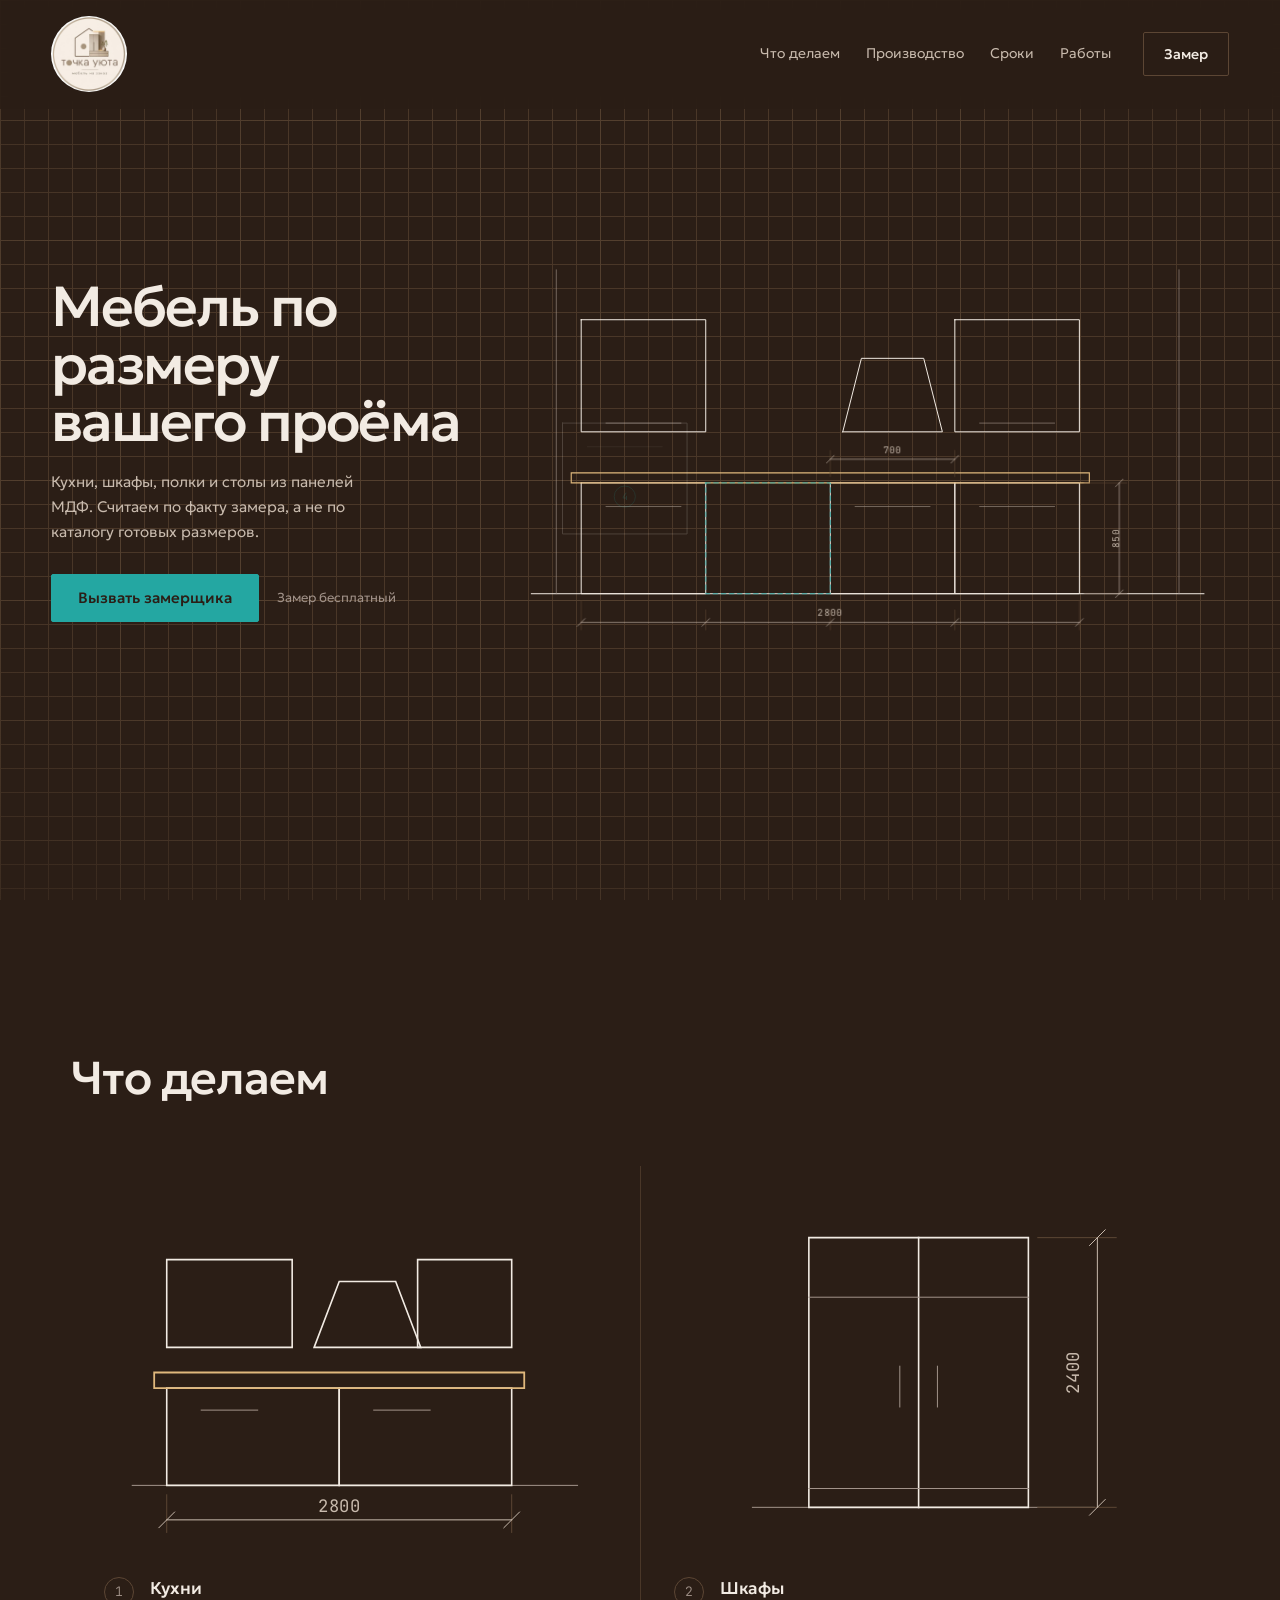
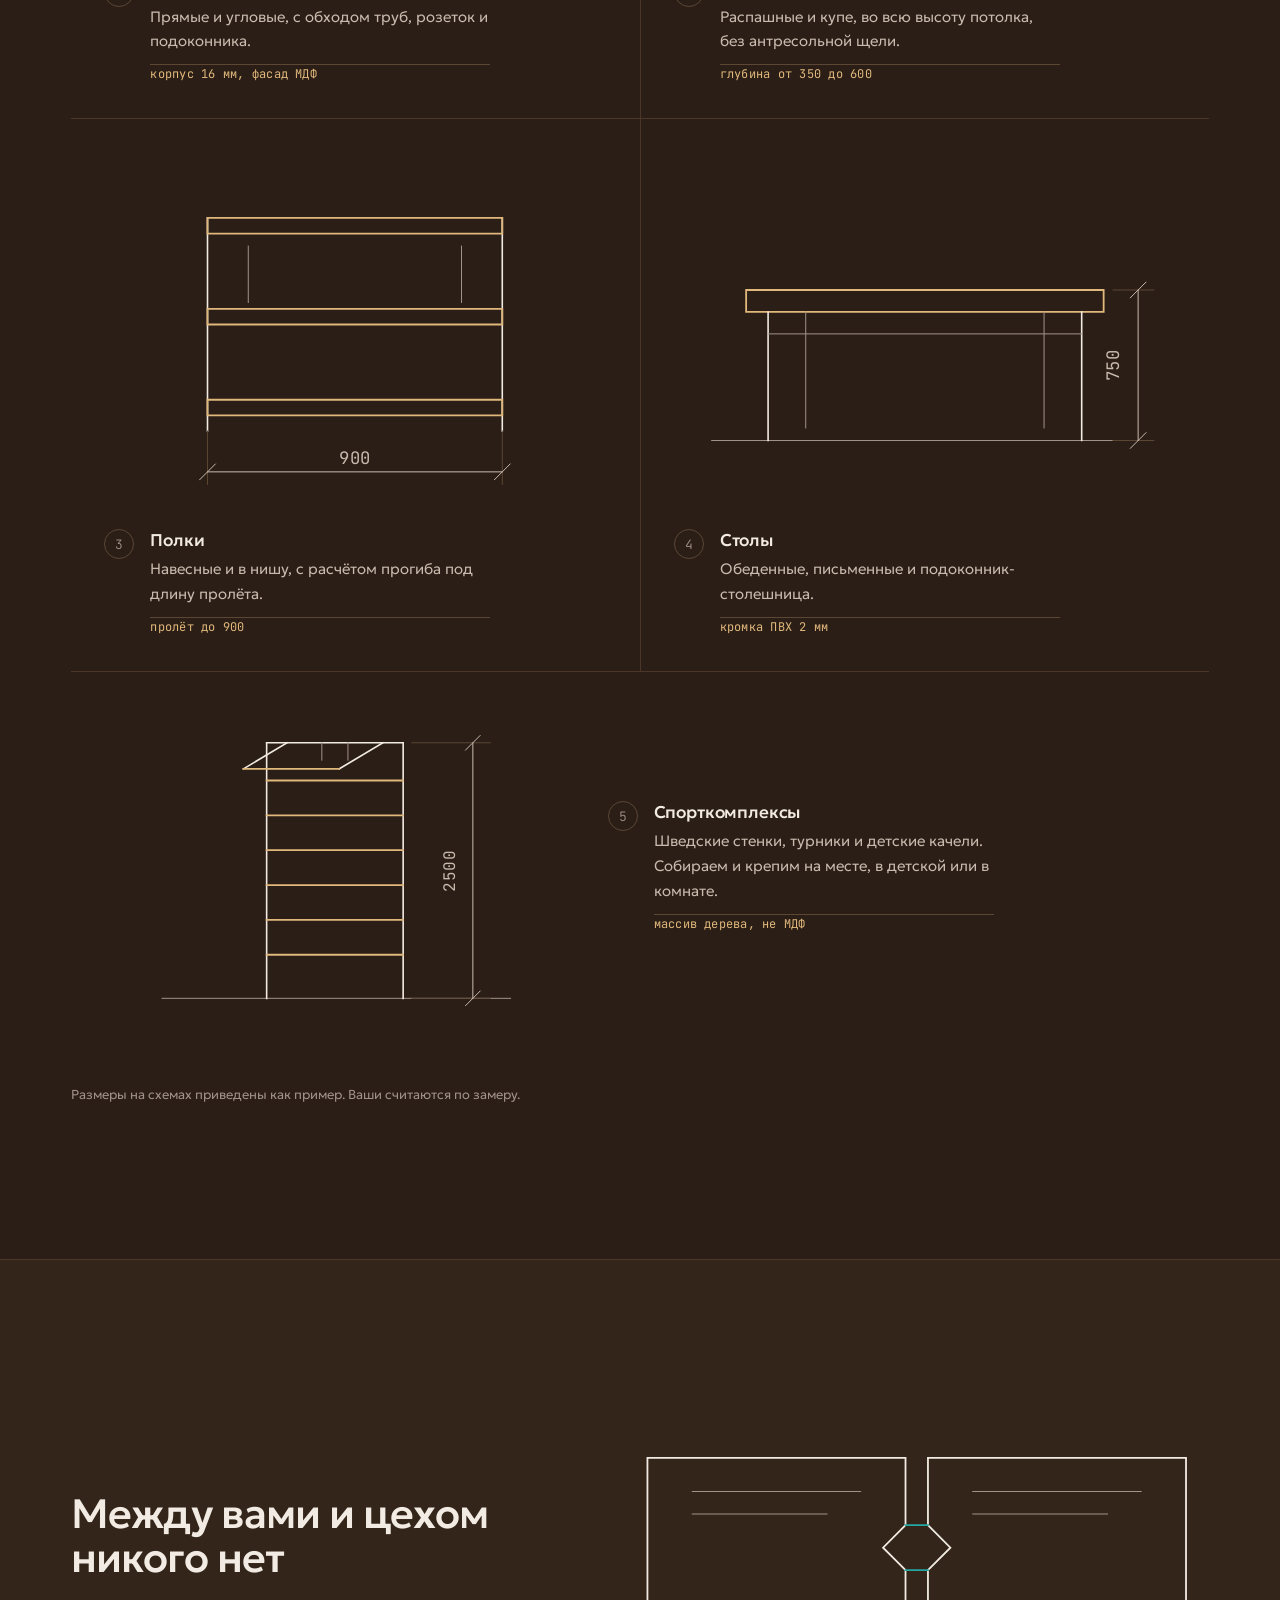
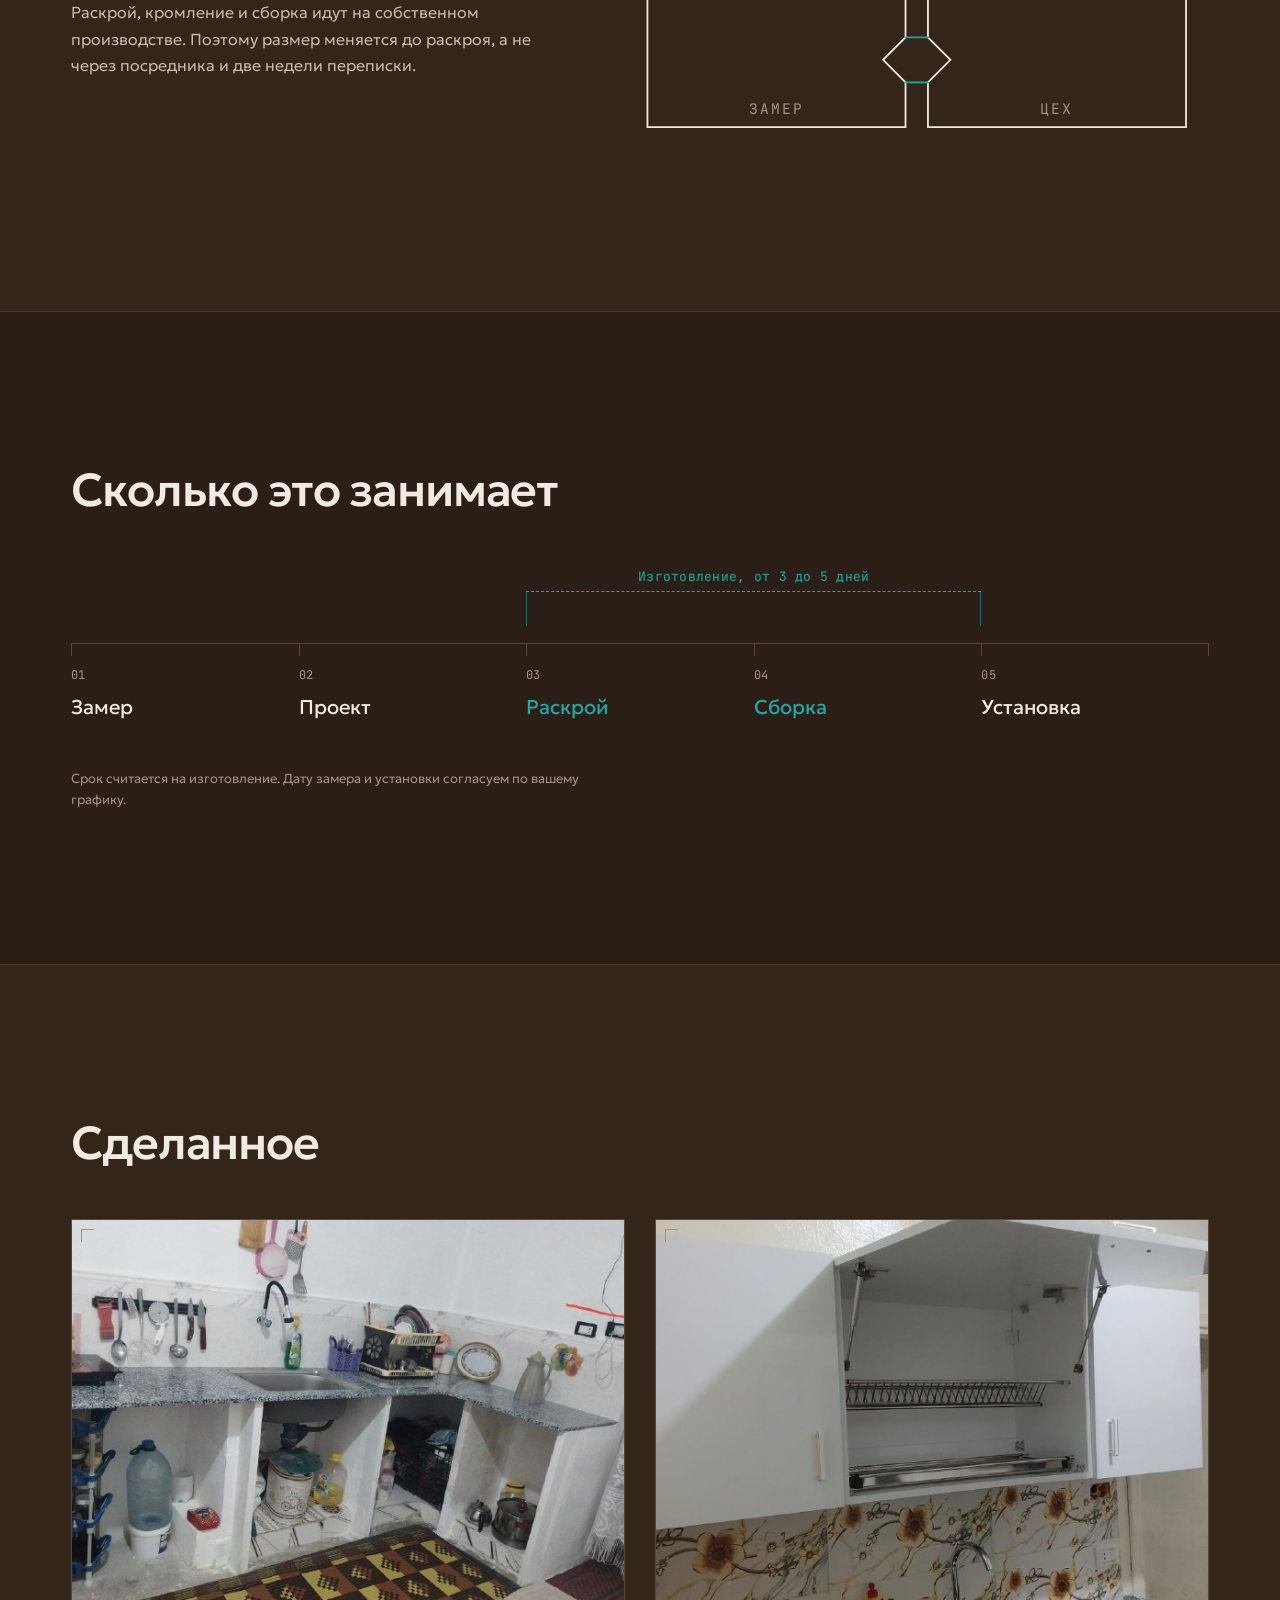
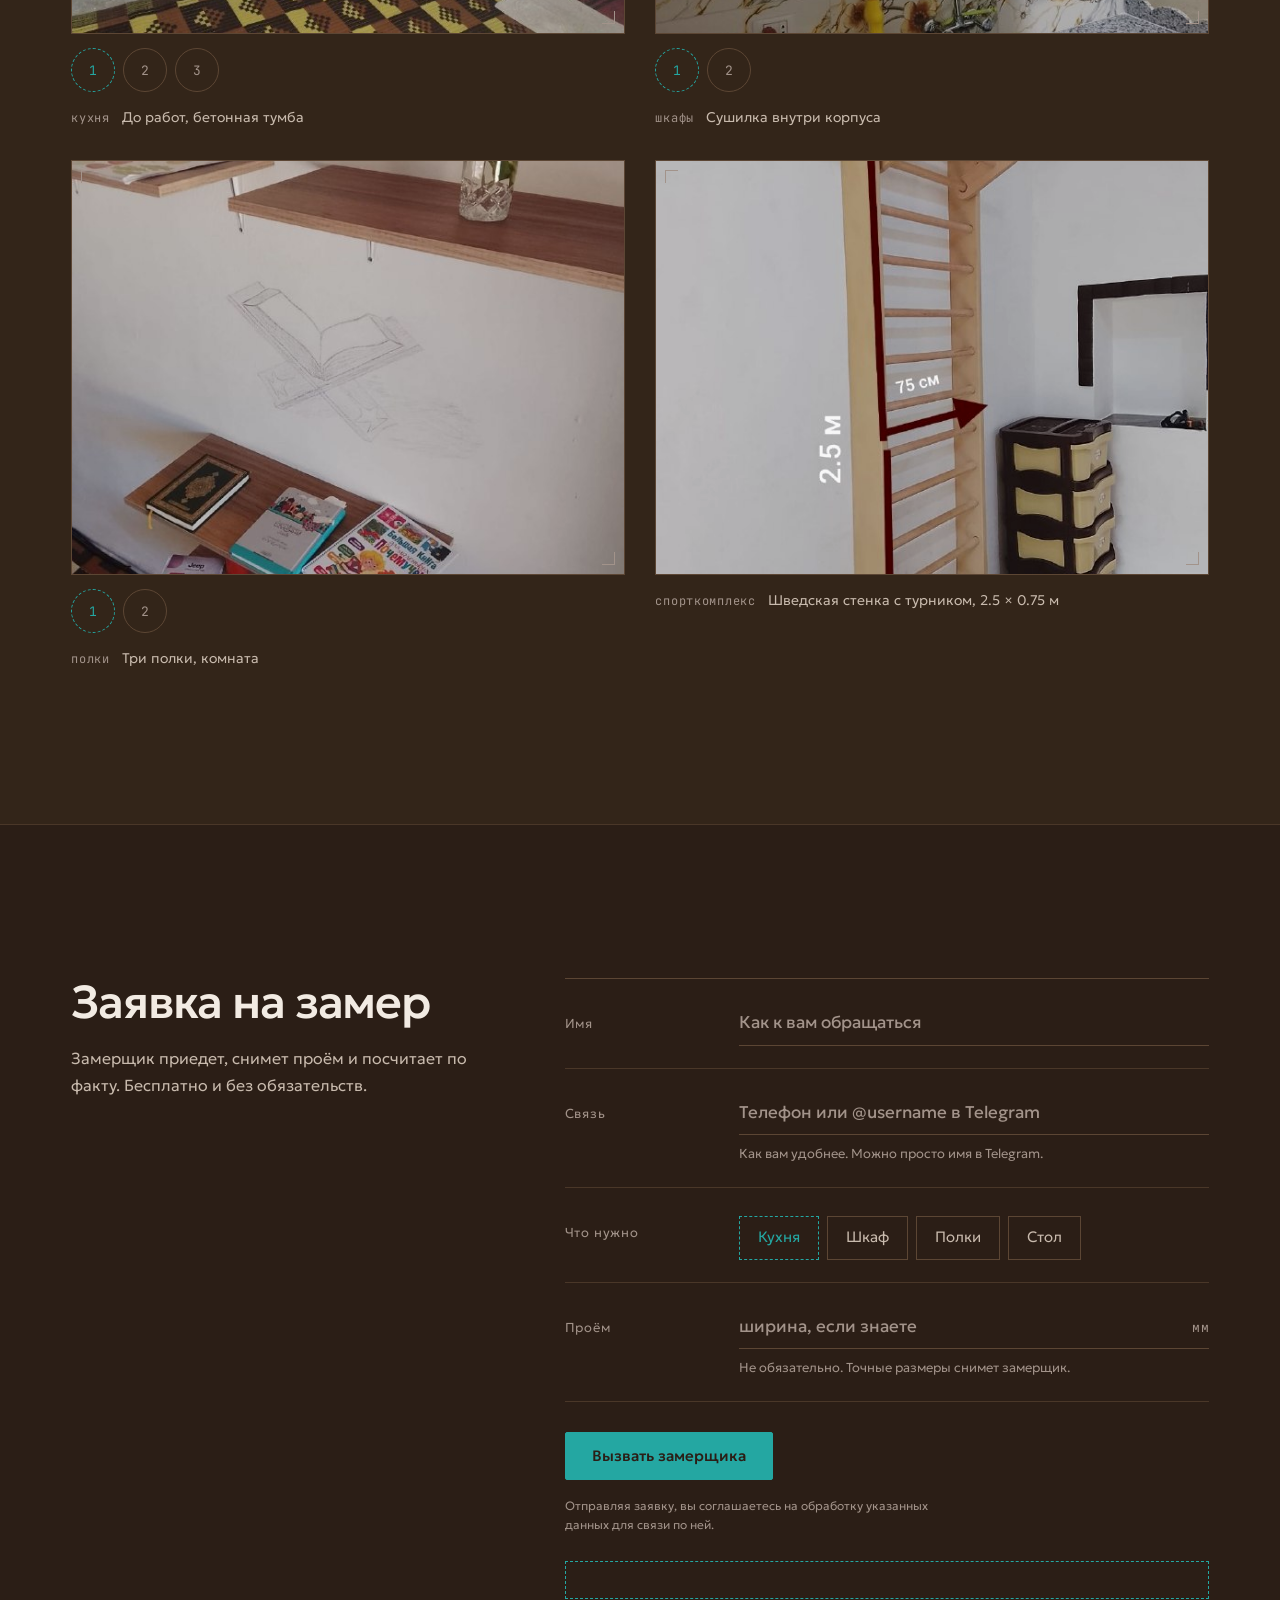
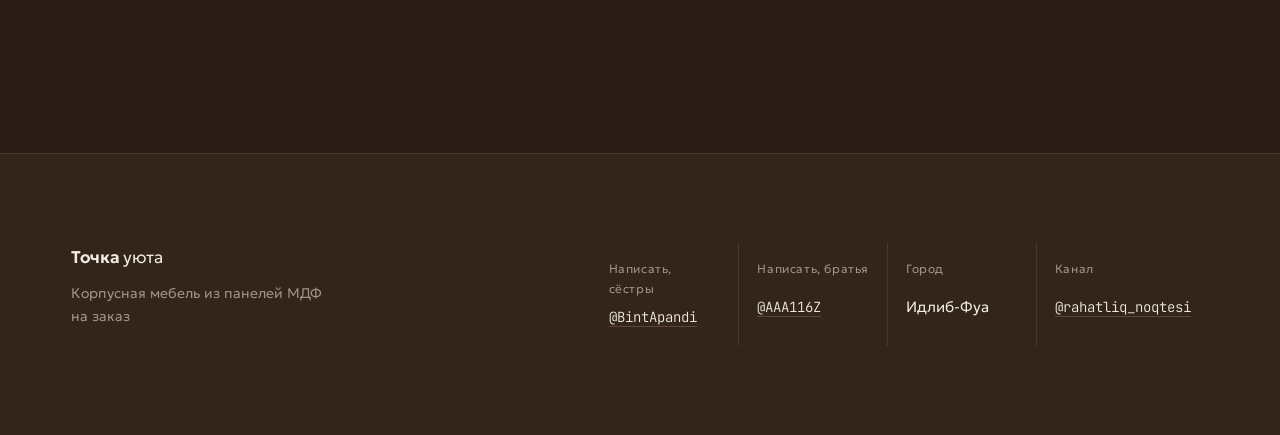
==== public/index.html @ 96f884be "Initial commit: Tochka uyuta landing page" ====
<!doctype html>
<html lang="ru">
<head>
<meta charset="utf-8">
<meta name="viewport" content="width=device-width, initial-scale=1">
<title>Точка уюта. Мебель из МДФ на заказ</title>
<meta name="description" content="Кухни, шкафы, полки и столы из панелей МДФ под ваш проём. Идлиб-Фуа, собственное производство, изготовление от 3 до 5 дней.">
<meta name="theme-color" content="#0E1113">
<link rel="preconnect" href="https://fonts.googleapis.com">
<link rel="preconnect" href="https://fonts.gstatic.com" crossorigin>
<link href="https://fonts.googleapis.com/css2?family=Geologica:wght@300;400;500;600&family=JetBrains+Mono:wght@400;500&display=swap" rel="stylesheet">
<link rel="stylesheet" href="styles.css">
</head>
<body>

<a class="skip" href="#zayavka">Перейти к заявке на замер</a>

<!-- ============ ШАПКА ============ -->
<header class="top">
  <a class="mark" href="#top" aria-label="Точка уюта, на главную">
    <img class="mark__logo" src="assets/logo.jpg" alt="" width="320" height="320" decoding="async">
  </a>
  <nav class="top__nav" aria-label="Разделы">
    <a href="#chto">Что делаем</a>
    <a href="#tsekh">Производство</a>
    <a href="#srok">Сроки</a>
    <a href="#raboty">Работы</a>
  </nav>
  <a class="btn btn--ghost top__cta" href="#zayavka">Замер</a>
</header>

<main id="top">

<!-- ============ 1. ПЕРВЫЙ ЭКРАН ============ -->
<!-- Устройство: липкий холст, чертёж рисуется по мере прокрутки -->
<section class="hero" id="hero">
  <div class="hero__rail">
    <div class="hero__stage">

      <svg class="draft" viewBox="0 0 1200 660" preserveAspectRatio="xMidYMid meet" role="img"
           aria-label="Чертёж кухонного гарнитура с проставленными размерами">

        <!-- пол и стена -->
        <g class="d-room">
          <path class="ln" pathLength="1" d="M60 560 H1140"/>
          <path class="ln-thin" pathLength="1" d="M100 40 V560 M1100 40 V560"/>
        </g>

        <!-- нижние модули -->
        <g class="d-base">
          <path class="ln" pathLength="1" d="M140 382 H340 V560 H140 Z"/>
          <path class="ln" pathLength="1" d="M540 382 H740 V560 H540 Z"/>
          <path class="ln" pathLength="1" d="M740 382 H940 V560 H740 Z"/>
          <path class="ln-thin" pathLength="1" d="M180 420 H300 M580 420 H700 M780 420 H900"/>
        </g>

        <!-- столешница -->
        <!-- столешница: единственный элемент цвета материала -->
        <g class="d-counter">
          <path class="ln-edge" pathLength="1" d="M124 366 H956 V382 H124 Z"/>
        </g>

        <!-- верхние модули и вытяжка -->
        <g class="d-upper">
          <path class="ln" pathLength="1" d="M140 120 H340 V300 H140 Z"/>
          <path class="ln" pathLength="1" d="M740 120 H940 V300 H740 Z"/>
          <path class="ln" pathLength="1" d="M560 300 L590 182 H690 L720 300 Z"/>
          <path class="ln-thin" pathLength="1" d="M180 286 H300 M780 286 H900"/>
        </g>

        <!-- размерные цепи -->
        <g class="d-dims">
          <!-- общий габарит понизу -->
          <path class="ln-ext" d="M140 572 V618 M940 572 V618 M340 586 V618 M540 586 V618 M740 586 V618"/>
          <path class="ln-dim" d="M140 606 H940"/>
          <path class="ln-dim" d="M134 612 L146 600 M334 612 L346 600 M534 612 L546 600 M734 612 L746 600 M934 612 L946 600"/>
          <text class="num" x="540" y="596" text-anchor="middle">2800</text>

          <!-- высота нижнего ряда справа -->
          <path class="ln-ext" d="M948 382 H1016 M948 560 H1016"/>
          <path class="ln-dim" d="M1004 382 V560"/>
          <path class="ln-dim" d="M998 388 L1010 376 M998 566 L1010 554"/>
          <text class="num num--rot" x="1004" y="471" text-anchor="middle" transform="rotate(-90 1004 471)">850</text>

          <!-- ширина одного модуля -->
          <path class="ln-ext" d="M540 330 V372 M740 330 V372"/>
          <path class="ln-dim" d="M540 344 H740"/>
          <path class="ln-dim" d="M534 350 L546 338 M734 350 L746 338"/>
          <text class="num" x="640" y="334" text-anchor="middle">700</text>
        </g>

        <!-- деталь, которая снимается с листа -->
        <g class="d-piece">
          <g class="d-piece__slot">
            <path class="ln-cut" d="M340 382 H540 V560 H340 Z"/>
          </g>
          <g class="d-piece__body">
            <path class="ln" pathLength="1" d="M340 382 H540 V560 H340 Z"/>
            <path class="ln-thin" pathLength="1" d="M380 420 H500"/>
            <circle class="pill" cx="440" cy="500" r="17"/>
            <text class="pill-num" x="440" y="506" text-anchor="middle">4</text>
          </g>
        </g>
      </svg>

      <div class="hero__copy">
        <h1 class="hero__h1">Мебель по размеру<br>вашего&nbsp;проёма</h1>
        <p class="hero__lede">Кухни, шкафы, полки и столы из панелей МДФ. Считаем по факту замера, а не по каталогу готовых размеров.</p>
        <div class="hero__act">
          <a class="btn btn--solid" href="#zayavka">Вызвать замерщика</a>
          <span class="hero__note">Замер бесплатный</span>
        </div>
      </div>

    </div>
  </div>
</section>

<!-- ============ 2. ЧЕТЫРЕ ЧЕРТЁЖНЫЕ ТАБЛИЦЫ ============ -->
<!-- Устройство: лист с четырьмя плитами, на каждой своё изделие в разрезе -->
<section class="plates-sec" id="chto">
  <div class="wrap">
    <h2>Что делаем</h2>

    <div class="plates">

      <article class="plate">
        <svg class="plate__svg" viewBox="0 0 320 224" role="img" aria-label="Схема кухонного гарнитура с габаритом по ширине">
          <path class="ln-thin" d="M18 182 H302"/>
          <path class="ln" d="M40 120 H150 V182 H40 Z"/>
          <path class="ln" d="M150 120 H260 V182 H150 Z"/>
          <path class="ln-edge" d="M32 110 H268 V120 H32 Z"/>
          <path class="ln" d="M40 38 H120 V94 H40 Z"/>
          <path class="ln" d="M200 38 H260 V94 H200 Z"/>
          <path class="ln" d="M134 94 L150 52 H186 L202 94 Z"/>
          <path class="ln-thin" d="M62 134 H98 M172 134 H208"/>
          <path class="ln-ext" d="M40 188 V212 M260 188 V212"/>
          <path class="ln-dim" d="M40 204 H260"/>
          <path class="ln-dim" d="M35 209 L45 199 M255 209 L265 199"/>
          <text class="num num--s" x="150" y="199" text-anchor="middle">2800</text>
        </svg>
        <div class="plate__cap">
          <span class="pillnum">1</span>
          <div>
            <h3>Кухни</h3>
            <p>Прямые и угловые, с обходом труб, розеток и подоконника.</p>
            <span class="mono spec">корпус 16 мм, фасад МДФ</span>
          </div>
        </div>
      </article>

      <article class="plate">
        <svg class="plate__svg" viewBox="0 0 320 224" role="img" aria-label="Схема шкафа с габаритом по высоте">
          <path class="ln-thin" d="M50 196 H268"/>
          <path class="ln" d="M86 24 H226 V196 H86 Z"/>
          <path class="ln" d="M156 24 V196"/>
          <path class="ln-thin" d="M86 62 H226"/>
          <path class="ln-thin" d="M86 184 H226"/>
          <path class="ln-thin" d="M144 106 V132 M168 106 V132"/>
          <path class="ln-ext" d="M232 24 H282 M232 196 H282"/>
          <path class="ln-dim" d="M270 24 V196"/>
          <path class="ln-dim" d="M265 29 L275 19 M265 201 L275 191"/>
          <text class="num num--s" x="258" y="110" text-anchor="middle" transform="rotate(-90 258 110)">2400</text>
        </svg>
        <div class="plate__cap">
          <span class="pillnum">2</span>
          <div>
            <h3>Шкафы</h3>
            <p>Распашные и купе, во всю высоту потолка, без антресольной щели.</p>
            <span class="mono spec">глубина от 350 до 600</span>
          </div>
        </div>
      </article>

      <article class="plate">
        <svg class="plate__svg" viewBox="0 0 320 224" role="img" aria-label="Схема навесных полок с габаритом по пролёту">
          <path class="ln" d="M66 42 V178 M254 42 V178"/>
          <path class="ln-edge" d="M66 42 H254 V52 H66 Z"/>
          <path class="ln-edge" d="M66 100 H254 V110 H66 Z"/>
          <path class="ln-edge" d="M66 158 H254 V168 H66 Z"/>
          <path class="ln-thin" d="M92 60 V96 M228 60 V96"/>
          <path class="ln-ext" d="M66 178 V212 M254 178 V212"/>
          <path class="ln-dim" d="M66 204 H254"/>
          <path class="ln-dim" d="M61 209 L71 199 M249 209 L259 199"/>
          <text class="num num--s" x="160" y="199" text-anchor="middle">900</text>
        </svg>
        <div class="plate__cap">
          <span class="pillnum">3</span>
          <div>
            <h3>Полки</h3>
            <p>Навесные и в нишу, с расчётом прогиба под длину пролёта.</p>
            <span class="mono spec">пролёт до 900</span>
          </div>
        </div>
      </article>

      <article class="plate">
        <svg class="plate__svg" viewBox="0 0 320 224" role="img" aria-label="Схема стола с габаритом по высоте">
          <path class="ln-thin" d="M24 184 H296"/>
          <path class="ln-edge" d="M46 88 H274 V102 H46 Z"/>
          <path class="ln" d="M60 102 V184 M260 102 V184"/>
          <path class="ln-thin" d="M84 102 V176 M236 102 V176"/>
          <path class="ln-thin" d="M60 116 H260"/>
          <path class="ln-ext" d="M280 88 H306 M280 184 H306"/>
          <path class="ln-dim" d="M296 88 V184"/>
          <path class="ln-dim" d="M291 93 L301 83 M291 189 L301 179"/>
          <text class="num num--s" x="284" y="136" text-anchor="middle" transform="rotate(-90 284 136)">750</text>
        </svg>
        <div class="plate__cap">
          <span class="pillnum">4</span>
          <div>
            <h3>Столы</h3>
            <p>Обеденные, письменные и подоконник-столешница.</p>
            <span class="mono spec">кромка ПВХ 2 мм</span>
          </div>
        </div>
      </article>

      <article class="plate plate--wide">
        <svg class="plate__svg" viewBox="0 0 320 224" role="img" aria-label="Схема шведской стенки с турником и габаритом по высоте">
          <path class="ln-thin" d="M40 202 H280"/>
          <path class="ln" d="M112 26 V202 M206 26 V202"/>
          <path class="ln-edge" d="M112 52 H206 M112 76 H206 M112 100 H206 M112 124 H206 M112 148 H206 M112 172 H206"/>
          <path class="ln" d="M112 26 H206"/>
          <path class="ln" d="M126 26 L96 44 M192 26 L162 44"/>
          <path class="ln-edge" d="M96 44 H162"/>
          <path class="ln-thin" d="M150 26 V38 M168 26 V38"/>
          <path class="ln-ext" d="M212 26 H266 M212 202 H266"/>
          <path class="ln-dim" d="M254 26 V202"/>
          <path class="ln-dim" d="M249 31 L259 21 M249 207 L259 197"/>
          <text class="num num--s" x="242" y="114" text-anchor="middle" transform="rotate(-90 242 114)">2500</text>
        </svg>
        <div class="plate__cap">
          <span class="pillnum">5</span>
          <div>
            <h3>Спорткомплексы</h3>
            <p>Шведские стенки, турники и детские качели. Собираем и крепим на месте, в детской или в комнате.</p>
            <span class="mono spec">массив дерева, не МДФ</span>
          </div>
        </div>
      </article>

    </div>
    <p class="plates__fine">Размеры на схемах приведены как пример. Ваши считаются по замеру.</p>
  </div>
</section>

<!-- ============ 3. МЕТКИ СОВМЕЩЕНИЯ ============ -->
<!-- Устройство: две половины, которые сходятся по надсечкам -->
<section class="join" id="tsekh">
  <div class="wrap join__grid">

    <div class="join__side">
      <h2>Между вами и цехом<br>никого нет</h2>
      <p class="lede">Раскрой, кромление и сборка идут на собственном производстве. Поэтому размер меняется до раскроя, а не через посредника и две недели переписки.</p>
    </div>

    <div class="join__figure" aria-hidden="true">
      <svg viewBox="0 0 520 300" class="notch">
        <path class="ln" d="M20 40 H250 V100 L230 120 L250 140 V200 L230 220 L250 240 V280 H20 Z"/>
        <path class="ln" d="M500 40 H270 V100 L290 120 L270 140 V200 L290 220 L270 240 V280 H500 Z"/>
        <path class="ln-mark" d="M250 100 H270 M250 140 H270 M250 200 H270 M250 240 H270"/>
        <path class="ln-thin" d="M60 70 H210 M60 90 H180 M310 70 H460 M310 90 H430"/>
        <text class="num" x="135" y="268" text-anchor="middle">ЗАМЕР</text>
        <text class="num" x="385" y="268" text-anchor="middle">ЦЕХ</text>
      </svg>
    </div>

  </div>
</section>

<!-- ============ 4. СРОК КАК РАЗМЕРНАЯ ЦЕПЬ ============ -->
<!-- Устройство: одна горизонтальная линия с засечками -->
<section class="chain" id="srok">
  <div class="wrap">
    <h2 class="chain__h2">Сколько это занимает</h2>

    <div class="chain__track">
      <ol class="chain__steps">
        <li><span class="mono st">01</span><span class="nm">Замер</span></li>
        <li><span class="mono st">02</span><span class="nm">Проект</span></li>
        <li class="is-span"><span class="mono st">03</span><span class="nm">Раскрой</span></li>
        <li class="is-span"><span class="mono st">04</span><span class="nm">Сборка</span></li>
        <li><span class="mono st">05</span><span class="nm">Установка</span></li>
      </ol>
      <div class="chain__span">
        <span class="chain__span-label mono">Изготовление, от 3 до 5 дней</span>
      </div>
    </div>

    <p class="chain__fine">Срок считается на изготовление. Дату замера и установки согласуем по вашему графику.</p>
  </div>
</section>

<!-- ============ 5. РАБОТЫ ============ -->
<!-- Устройство: асимметричная сетка кадров с выносками -->
<section class="works" id="raboty">
  <div class="wrap">
    <h2>Сделанное</h2>

    <div class="works__grid">

      <figure class="frame" data-gallery>
        <div class="frame__box">
          <span class="frame__corner frame__corner--tl"></span>
          <span class="frame__corner frame__corner--br"></span>
          <img data-shot src="assets/works/kuhnya-1.jpg" alt="Кухня до работ: бетонная тумба без фасадов" loading="lazy" decoding="async" width="800" height="450">
        </div>
        <div class="views" role="group" aria-label="Виды проекта: кухня">
          <button type="button" class="view is-on" aria-pressed="true"
            data-src="assets/works/kuhnya-1.jpg"
            data-alt="Кухня до работ: бетонная тумба без фасадов"
            data-cap="До работ, бетонная тумба">1</button>
          <button type="button" class="view" aria-pressed="false"
            data-src="assets/works/kuhnya-2.jpg"
            data-alt="Собранные корпуса кухни перед установкой"
            data-cap="Корпуса собраны, идёт установка">2</button>
          <button type="button" class="view" aria-pressed="false"
            data-src="assets/works/kuhnya-3.jpg"
            data-alt="Готовая угловая кухня с гранитной столешницей"
            data-cap="Готово, угловой гарнитур">3</button>
        </div>
        <figcaption><span class="mono dim">кухня</span> <span data-cap>До работ, бетонная тумба</span></figcaption>
      </figure>

      <figure class="frame" data-gallery>
        <div class="frame__box">
          <span class="frame__corner frame__corner--tl"></span>
          <span class="frame__corner frame__corner--br"></span>
          <img data-shot src="assets/works/shkafy-1.jpg" alt="Навесные шкафчики с сушилкой для посуды, дверца открыта" loading="lazy" decoding="async" width="600" height="800">
        </div>
        <div class="views" role="group" aria-label="Виды проекта: навесные шкафы">
          <button type="button" class="view is-on" aria-pressed="true"
            data-src="assets/works/shkafy-1.jpg"
            data-alt="Навесные шкафчики с сушилкой для посуды, дверца открыта"
            data-cap="Сушилка внутри корпуса">1</button>
          <button type="button" class="view" aria-pressed="false"
            data-src="assets/works/shkafy-2.jpg"
            data-alt="Навесные шкафчики с закрытыми фасадами над рабочей зоной"
            data-cap="Фасады закрыты">2</button>
        </div>
        <figcaption><span class="mono dim">шкафы</span> <span data-cap>Сушилка внутри корпуса</span></figcaption>
      </figure>

      <figure class="frame" data-gallery>
        <div class="frame__box">
          <span class="frame__corner frame__corner--tl"></span>
          <span class="frame__corner frame__corner--br"></span>
          <img data-shot src="assets/works/polki-1.jpg" alt="Три навесные полки из МДФ с книгами" loading="lazy" decoding="async" width="600" height="800">
        </div>
        <div class="views" role="group" aria-label="Виды проекта: полки">
          <button type="button" class="view is-on" aria-pressed="true"
            data-src="assets/works/polki-1.jpg"
            data-alt="Три навесные полки из МДФ с книгами"
            data-cap="Три полки, комната">1</button>
          <button type="button" class="view" aria-pressed="false"
            data-src="assets/works/polki-2.jpg"
            data-alt="Навесная полка из МДФ с вазой"
            data-cap="Одиночная полка, 695 × 295">2</button>
        </div>
        <figcaption><span class="mono dim">полки</span> <span data-cap>Три полки, комната</span></figcaption>
      </figure>

      <figure class="frame">
        <div class="frame__box">
          <span class="frame__corner frame__corner--tl"></span>
          <span class="frame__corner frame__corner--br"></span>
          <img src="assets/works/stenka-1.jpg" alt="Шведская стенка из дерева с турником, высота 2.5 метра" loading="lazy" decoding="async" width="600" height="800">
        </div>
        <figcaption><span class="mono dim">спорткомплекс</span> Шведская стенка с турником, 2.5 × 0.75 м</figcaption>
      </figure>

    </div>
  </div>
</section>

<!-- ============ 6. ЗАЯВКА ============ -->
<!-- Устройство: форма как графы спецификации -->
<section class="order" id="zayavka">
  <div class="wrap order__wrap">
    <div class="order__intro">
      <h2>Заявка на замер</h2>
      <p class="lede">Замерщик приедет, снимет проём и посчитает по факту. Бесплатно и без обязательств.</p>
    </div>

    <form class="spec" id="form" novalidate>
      <div class="spec__row">
        <label class="spec__key" for="f-name">Имя</label>
        <div class="spec__val">
          <input id="f-name" name="name" type="text" autocomplete="given-name" placeholder="Как к вам обращаться" required>
          <p class="spec__err" data-err-for="f-name" hidden>Напишите имя, чтобы замерщик знал, к кому едет</p>
        </div>
      </div>

      <div class="spec__row">
        <label class="spec__key" for="f-contact">Связь</label>
        <div class="spec__val">
          <input id="f-contact" name="contact" type="text" placeholder="Телефон или @username в Telegram" required>
          <p class="spec__hint">Как вам удобнее. Можно просто имя в Telegram.</p>
          <p class="spec__err" data-err-for="f-contact" hidden>Оставьте телефон или имя в Telegram, иначе мы не сможем ответить</p>
        </div>
      </div>

      <div class="spec__row">
        <span class="spec__key" id="lbl-kind">Что нужно</span>
        <div class="spec__val">
          <div class="choice" role="radiogroup" aria-labelledby="lbl-kind">
            <label class="choice__item"><input type="radio" name="kind" value="Кухня" checked><span>Кухня</span></label>
            <label class="choice__item"><input type="radio" name="kind" value="Шкаф"><span>Шкаф</span></label>
            <label class="choice__item"><input type="radio" name="kind" value="Полки"><span>Полки</span></label>
            <label class="choice__item"><input type="radio" name="kind" value="Стол"><span>Стол</span></label>
          </div>
        </div>
      </div>

      <div class="spec__row">
        <label class="spec__key" for="f-size">Проём</label>
        <div class="spec__val">
          <div class="measure">
            <input id="f-size" name="size" type="text" inputmode="numeric" placeholder="ширина, если знаете">
            <span class="measure__unit mono">мм</span>
          </div>
          <p class="spec__hint">Не обязательно. Точные размеры снимет замерщик.</p>
        </div>
      </div>

      <div class="spec__foot">
        <button class="btn btn--solid" type="submit" id="submit">Вызвать замерщика</button>
        <p class="spec__legal">Отправляя заявку, вы соглашаетесь на обработку указанных данных для связи по ней.</p>
      </div>

      <output class="notice" id="notice" hidden></output>
    </form>
  </div>
</section>

</main>

<!-- ============ 7. ПОДВАЛ ============ -->
<footer class="foot">
  <div class="wrap foot__grid">
    <div class="foot__mark">
      <span class="mark__text"><b>Точка</b> уюта</span>
      <p class="dim">Корпусная мебель из панелей МДФ на заказ</p>
    </div>
    <dl class="foot__data">
      <div>
        <dt>Написать, сёстры</dt>
        <dd><a class="ph" href="https://t.me/BintApandi" target="_blank" rel="noopener">@BintApandi</a></dd>
      </div>
      <div>
        <dt>Написать, братья</dt>
        <dd><a class="ph" href="https://t.me/AAA116Z" target="_blank" rel="noopener">@AAA116Z</a></dd>
      </div>
      <div><dt>Город</dt><dd>Идлиб-Фуа</dd></div>
      <div>
        <dt>Канал</dt>
        <dd><a class="ph" href="https://t.me/rahatliq_noqtesi" target="_blank" rel="noopener">@rahatliq_noqtesi</a></dd>
      </div>
    </dl>
  </div>
</footer>

<script src="app.js"></script>
</body>
</html>
---- public/styles.css ----
/* =========================================================
   Точка уюта. Мир: выкройка на тёмном дереве.
   Пунктир означает выбранное состояние. Бирюза = действие, дуб = материал.
   ========================================================= */

:root{
  /* земля тёмного дерева, тёплые нейтралы поверх */
  --ink:        #2B1E16;
  --ink-2:      #332519;
  --ink-3:      #3C2C1F;
  --chalk:      #F2EBE3;
  --chalk-2:    #C8BAAD;
  --chalk-3:    #A2938A;
  --rule:       #4A3728;
  --rule-2:     #5C4634;
  /* два цвета с разными ролями.
     бирюза  = действие и выбранное состояние
     дерево  = материал: лист, кромка, торец */
  --turq:       #24A7A2;
  --turq-hi:    #3FC5BF;
  --turq-deep:  #0A6E62;
  /* на коричневой земле материал читается только светлым дубом,
     тёмный коричневый акцент на ней даёт всего 4.07 и не проходит */
  --wood:       #E0B87C;
  --wood-hi:    #EED2A0;
  --wood-deep:  #8A6A45;

  --ff:   "Geologica", system-ui, -apple-system, "Segoe UI", sans-serif;
  --mono: "JetBrains Mono", ui-monospace, "Cascadia Mono", Consolas, monospace;

  --wrap: 1240px;
  --gut:  clamp(20px, 4vw, 56px);
  --sec:  clamp(88px, 12vw, 176px);

  --ease: cubic-bezier(.16,1,.3,1);
  --dur:  .34s;
}

*{box-sizing:border-box}
html{scroll-behavior:smooth}

body{
  margin:0;
  background:var(--ink);
  color:var(--chalk-2);
  font:300 16px/1.65 var(--ff);
  -webkit-font-smoothing:antialiased;
  /* clip, а не hidden: hidden делает body контейнером прокрутки и ломает sticky */
  overflow-x:clip;
}

/* --- поверхности браузера, которые тоже наши --- */
::selection{background:var(--turq);color:var(--ink)}
:where(input,textarea){caret-color:var(--turq)}
:focus-visible{outline:2px solid var(--turq);outline-offset:3px;border-radius:2px}
html{scrollbar-color:var(--rule-2) var(--ink);scrollbar-width:thin}
::-webkit-scrollbar{width:11px;height:11px}
::-webkit-scrollbar-track{background:var(--ink)}
::-webkit-scrollbar-thumb{background:var(--rule-2);border:3px solid var(--ink);border-radius:99px}
::-webkit-scrollbar-thumb:hover{background:#70573F}

.skip{
  position:fixed;left:-999px;top:12px;z-index:99;
  background:var(--turq);color:var(--ink);padding:10px 18px;
  font-weight:500;text-decoration:none;border-radius:2px;
}
.skip:focus,.skip:focus-visible{left:12px}

.wrap{max-width:var(--wrap);margin-inline:auto;padding-inline:var(--gut)}
.mono{font-family:var(--mono);font-weight:400;letter-spacing:.02em;font-variant-numeric:tabular-nums}
.dim{color:var(--chalk-3)}
.lede{max-width:52ch;color:var(--chalk-2);font-size:clamp(1rem,1.2vw,1.125rem)}

h1,h2,h3{color:var(--chalk);font-weight:500;margin:0;text-wrap:balance}
h2{font-size:clamp(1.9rem,3.6vw,3rem);line-height:1.06;letter-spacing:-.025em}
h3{font-size:1.0625rem;line-height:1.3;letter-spacing:-.01em;font-weight:500}
p{margin:0}

/* ============ КНОПКИ ============ */
.btn{
  display:inline-flex;align-items:center;justify-content:center;
  min-height:48px;padding:0 26px;
  font:500 .9375rem/1 var(--ff);
  text-decoration:none;border-radius:2px;cursor:pointer;
  border:1px solid transparent;
  transition:background var(--dur) var(--ease),color var(--dur) var(--ease),border-color var(--dur) var(--ease);
}
.btn--solid{background:var(--turq);color:var(--ink);border-color:var(--turq)}
.btn--solid:hover{background:var(--turq-hi);border-color:var(--turq-hi)}
.btn--ghost{color:var(--chalk);border-color:var(--rule-2);background:transparent}
.btn--ghost:hover{border-color:var(--turq);color:var(--turq)}
.btn[disabled]{opacity:.45;cursor:not-allowed}
.btn.is-busy{color:transparent;position:relative}
.btn.is-busy::after{
  content:"";position:absolute;width:16px;height:16px;border-radius:99px;
  border:2px solid rgba(43,30,22,.3);border-top-color:var(--ink);
  animation:spin .7s linear infinite;
}
@keyframes spin{to{transform:rotate(360deg)}}

/* ============ ШАПКА ============ */
.top{
  position:fixed;inset:0 0 auto 0;z-index:40;
  display:flex;align-items:center;gap:32px;
  padding:16px var(--gut);
  background:color-mix(in srgb, var(--ink) 86%, transparent);
  backdrop-filter:blur(8px);
  border-bottom:1px solid transparent;
  transition:border-color var(--dur) var(--ease);
}
.top.is-stuck{border-bottom-color:var(--rule)}
.mark{display:flex;align-items:center;gap:10px;text-decoration:none}
/* Логотип канала: светлый кругляш на тёмной земле.
   Исходник 320 × 320, поэтому вплоть до 160 px в шапке
   остаётся резким даже на экране с двойной плотностью. */
.mark__logo{
  width:auto;height:76px;border-radius:99px;display:block;
  background:var(--chalk);
}
@media(max-width:620px){.mark__logo{height:60px}}
.mark__text{color:var(--chalk);font-size:.9375rem;font-weight:300;letter-spacing:-.01em;white-space:nowrap}
.mark__text b{font-weight:600}
.node-dot{fill:var(--turq)}
.node-ring{opacity:.5}
.top__nav{display:flex;gap:26px;margin-left:auto}
.top__nav a{color:var(--chalk-2);text-decoration:none;font-size:.875rem;transition:color var(--dur) var(--ease)}
.top__nav a:hover{color:var(--chalk)}
.top__cta{min-height:44px;padding:0 20px;font-size:.875rem}

/* ============ 1. ПЕРВЫЙ ЭКРАН ============ */
.hero{position:relative}
.hero__rail{height:auto}
.hero__stage{
  position:relative;min-height:100svh;overflow:hidden;
  display:grid;place-items:center;
  background:
    repeating-linear-gradient(to right, var(--rule) 0 1px, transparent 1px 100%) 0 0/24px 100%,
    repeating-linear-gradient(to bottom, var(--rule) 0 1px, transparent 1px 100%) 0 0/100% 24px,
    var(--ink);
  background-blend-mode:normal;
}
.hero__stage::before{
  content:"";position:absolute;inset:0;pointer-events:none;
  background:
    repeating-linear-gradient(to right, var(--rule-2) 0 1px, transparent 1px 100%) 0 0/120px 100%,
    repeating-linear-gradient(to bottom, var(--rule-2) 0 1px, transparent 1px 100%) 0 0/100% 120px;
  opacity:.55;
}
.hero__stage::after{
  content:"";position:absolute;inset:0;pointer-events:none;
  background:radial-gradient(120% 90% at 50% 45%, transparent 40%, var(--ink) 100%);
}

.draft{
  position:relative;z-index:1;
  width:min(96vw, 1200px);height:auto;max-height:78svh;
}
.ln,.ln-thin,.ln-dim,.ln-ext,.ln-cut,.ln-mark,.ln-edge{fill:none;stroke-linecap:square}
.ln-edge{stroke:var(--wood);stroke-width:1.8}
.ln{stroke:var(--chalk);stroke-width:1.6}
.ln-thin{stroke:var(--chalk-3);stroke-width:1}
.ln-mark{stroke:var(--turq);stroke-width:1.6}
.ln-dim{stroke:var(--chalk-2);stroke-width:1}
.ln-ext{stroke:var(--rule-2);stroke-width:1}
.ln-cut{stroke:var(--turq);stroke-width:1.4;stroke-dasharray:7 6}

/* Чертёж собирается сам при загрузке, в том порядке, в каком его
   рисовали бы руками: помещение, низ, снимаемая деталь, столешница, верх.
   Затем проступают размеры, затем деталь снимается с листа. */
@keyframes draw{from{stroke-dashoffset:1}to{stroke-dashoffset:0}}
@keyframes fade{from{opacity:0}to{opacity:1}}
@keyframes lift{
  from{transform:none;opacity:1}
  to{transform:translateX(-230px) translateY(-96px);opacity:.18}
}

.d-room .ln,.d-room .ln-thin,
.d-base .ln,.d-base .ln-thin,
.d-counter .ln-edge,
.d-upper .ln,.d-upper .ln-thin,
.d-piece__body .ln,.d-piece__body .ln-thin{
  stroke-dasharray:1;
  animation:draw .9s var(--ease) both;
}
.d-room  .ln,.d-room  .ln-thin{animation-delay:.15s}
.d-base  .ln,.d-base  .ln-thin{animation-delay:.75s}
.d-piece__body .ln,.d-piece__body .ln-thin{animation-delay:1.3s}
.d-counter .ln-edge{animation-delay:1.85s}
.d-upper .ln,.d-upper .ln-thin{animation-delay:2.25s}

.d-dims{animation:fade .8s var(--ease) both;animation-delay:3.1s}
.num{
  fill:var(--chalk-2);font-family:var(--mono);font-size:15px;font-weight:400;
  letter-spacing:.04em;
}
.d-piece__slot{animation:fade .5s var(--ease) both;animation-delay:3.9s}
.d-piece__body{animation:lift 1.2s var(--ease) both;animation-delay:3.95s}
.pill{fill:none;stroke:var(--turq);stroke-width:1.4}
.pill-num{fill:var(--turq);font-family:var(--mono);font-size:16px;font-weight:500}

.hero__copy{
  position:absolute;z-index:2;
  left:var(--gut);top:50%;transform:translateY(-46%);
  width:min(30rem, 40vw);
}
.hero__h1{
  font-size:clamp(2.1rem, 4.4vw, 3.75rem);
  line-height:1.02;letter-spacing:-.035em;font-weight:500;
}
.hero__lede{margin-top:18px;max-width:34ch;color:var(--chalk-2);font-size:clamp(.95rem,1.1vw,1.0625rem)}
.hero__act{margin-top:30px;display:flex;align-items:center;gap:18px;flex-wrap:wrap}
.hero__note{font-size:.8125rem;color:var(--chalk-3)}
.hero__scroll{
  position:absolute;z-index:2;left:50%;bottom:26px;transform:translateX(-50%);
  font-size:.75rem;color:var(--chalk-3);letter-spacing:.04em;
}

/* на широких экранах текст и чертёж стоят в двух колонках, без наложения.
   Блок идёт после базовых правил героя намеренно: специфичность равная,
   выигрывает тот, кто ниже. */
@media(min-width:1081px){
  .hero__stage{
    grid-template-columns:minmax(340px, 34%) minmax(0, 1fr);
    justify-items:center;align-items:center;
    gap:clamp(24px, 3vw, 64px);
    padding-inline:var(--gut) clamp(16px, 3vw, 56px);
  }
  /* в разметке чертёж идёт первым, на экране он справа */
  .hero__copy{
    position:static;transform:none;width:auto;max-width:30rem;
    grid-area:1/1;justify-self:start;
  }
  .draft{width:100%;max-width:840px;grid-area:1/2;justify-self:end;max-height:70svh}
}


/* ============ 2. ЧЕТЫРЕ ЧЕРТЁЖНЫЕ ТАБЛИЦЫ ============ */
.plates-sec{padding-block:var(--sec);background:var(--ink)}
.plates-sec h2{margin-bottom:clamp(40px,5vw,64px)}

/* волосяные разделители вместо карточек: это лист, разбитый на плиты */
.plates{display:grid;gap:1px;background:var(--rule);grid-template-columns:1fr}
@media(min-width:760px){.plates{grid-template-columns:1fr 1fr}}
.plate{
  background:var(--ink);
  padding:clamp(20px,2.6vw,34px);
  display:grid;gap:clamp(18px,2vw,26px);align-content:start;
  transition:background var(--dur) var(--ease);
}
.plate:hover{background:var(--ink-3)}

/* штрих не масштабируется вместе со схемой, поэтому во всех плитах
   он одной толщины и совпадает с первым экраном */
.plate__svg{width:100%;height:auto;display:block}
.plate__svg *{vector-effect:non-scaling-stroke}
.num--s{font-size:11px}

.plate__cap{display:flex;gap:16px;align-items:start}
.plate__cap h3{margin-bottom:6px}
.plate__cap p{font-size:.9375rem;color:var(--chalk-2);max-width:34ch}
.plate__cap .spec{
  display:block;margin-top:10px;font-size:.75rem;color:var(--wood);
}
.pillnum{
  flex:0 0 auto;
  display:grid;place-items:center;width:30px;height:30px;border-radius:99px;
  border:1px solid var(--rule-2);color:var(--chalk-3);
  font-family:var(--mono);font-size:.8125rem;
  transition:border-color var(--dur) var(--ease),color var(--dur) var(--ease);
}
.plate:hover .pillnum{border-color:var(--turq);color:var(--turq)}
/* пятая плита во всю ширину: другой материал, поэтому и устройство другое */
@media(min-width:760px){
  .plate--wide{
    grid-column:1 / -1;
    grid-template-columns:minmax(0,.9fr) minmax(0,1.1fr);
    align-items:center;gap:clamp(24px,3vw,56px);
  }
}
.plates__fine{margin-top:20px;font-size:.8125rem;color:var(--chalk-3)}

/* ============ 3. МЕТКИ СОВМЕЩЕНИЯ ============ */
.join{padding-block:var(--sec);background:var(--ink-2);border-block:1px solid var(--rule)}
.join__grid{display:grid;gap:clamp(40px,6vw,88px);align-items:center;grid-template-columns:1fr}
@media(min-width:900px){.join__grid{grid-template-columns:minmax(0,.9fr) minmax(0,1.1fr)}}
.join__side{display:grid;gap:20px}
.join h2{font-size:clamp(1.8rem,3.2vw,2.6rem)}
.notch{width:100%;height:auto}
.notch .num{font-size:13px;letter-spacing:.14em;fill:var(--chalk-3)}

/* ============ 4. СРОК ============ */
.chain{padding-block:var(--sec);background:var(--ink)}
.chain__h2{margin-bottom:clamp(48px,6vw,80px)}
.chain__track{position:relative;padding-top:52px}
.chain__steps{
  list-style:none;margin:0;padding:0;
  display:grid;grid-template-columns:repeat(5,1fr);
  border-top:1px solid var(--rule-2);
}
.chain__steps li{
  position:relative;padding-top:22px;display:grid;gap:5px;
  padding-right:14px;
}
.chain__steps li::before{
  content:"";position:absolute;top:-1px;left:0;width:1px;height:13px;background:var(--rule-2);
}
.chain__steps li:last-child::after{
  content:"";position:absolute;top:-1px;right:0;width:1px;height:13px;background:var(--rule-2);
}
.chain__steps .st{font-size:.75rem;color:var(--chalk-3)}
.chain__steps .nm{color:var(--chalk);font-size:clamp(1rem,1.6vw,1.25rem);font-weight:400}
.chain__steps li.is-span .nm{color:var(--turq)}
.chain__span{
  position:absolute;top:0;left:40%;width:40%;
  border-top:1px dashed var(--turq);
  height:34px;
}
.chain__span::before,.chain__span::after{
  content:"";position:absolute;top:0;width:1px;height:34px;background:var(--turq);opacity:.55;
}
.chain__span::before{left:0}
.chain__span::after{right:0}
.chain__span-label{
  position:absolute;top:-26px;left:50%;transform:translateX(-50%);
  white-space:nowrap;font-size:.8125rem;color:var(--turq);
  background:var(--ink);padding-inline:12px;
}
.chain__fine{margin-top:44px;font-size:.8125rem;color:var(--chalk-3);max-width:58ch}

/* ============ 5. РАБОТЫ ============ */
.works{padding-block:var(--sec);background:var(--ink-2);border-block:1px solid var(--rule)}
.works h2{margin-bottom:clamp(36px,4vw,56px)}
/* Три кадра в ряд, одинаковая пропорция, подписи на одной линии.
   Растягивание одного кадра на две строки конфликтовало с его
   собственной пропорцией и разносило сетку, поэтому убрано. */
.works__grid{
  display:grid;gap:clamp(18px,2.4vw,32px);
  grid-template-columns:1fr;
  align-items:start;
}
/* четыре проекта, поэтому две колонки: получается ровный квадрат 2 × 2,
   а не ряд из трёх и одинокий четвёртый */
@media(min-width:640px){.works__grid{grid-template-columns:repeat(2,1fr)}}
.frame{margin:0;display:grid;gap:14px;min-width:0}
.frame__box{
  position:relative;aspect-ratio:4/3;padding:16px;
  max-height:420px;
  border:1px solid var(--rule-2);
  display:grid;place-items:center;
  background:var(--ink);
}
/* реальные снимки объектов: лёгкая тональная правка, чтобы любительские
   кадры не спорили с тёплой землёй. Содержимое не меняется. */
.frame__box img{
  position:absolute;inset:0;width:100%;height:100%;
  object-fit:cover;display:block;
  filter:saturate(.88) contrast(1.04) brightness(.97);
}
.frame__box .frame__corner{z-index:2}
.frame__slot{font-size:.75rem;letter-spacing:.14em;color:var(--chalk-3)}
.frame__corner{position:absolute;width:13px;height:13px;border:1px solid var(--chalk-3)}
.frame__corner--tl{top:9px;left:9px;border-right:0;border-bottom:0}
.frame__corner--br{bottom:9px;right:9px;border-left:0;border-top:0}
/* Ряд видов проекта: приём из мира выкройки, где варианты ранжируются
   буквами A, B, C. Выбранный вид помечен бирюзовым пунктиром. */
.views{display:flex;flex-wrap:wrap;gap:8px}
.view{
  min-width:44px;min-height:44px;padding:0 12px;
  background:transparent;border:1px solid var(--rule-2);border-radius:99px;
  color:var(--chalk-3);font:400 .8125rem/1 var(--mono);
  font-variant-numeric:tabular-nums;cursor:pointer;
  transition:border-color var(--dur) var(--ease),color var(--dur) var(--ease);
}
.view:hover{border-color:#7A5F45;color:var(--chalk)}
.view.is-on{border:1px dashed var(--turq);color:var(--turq)}
.view:focus-visible{outline:2px solid var(--turq);outline-offset:3px}

.frame figcaption{
  font-size:.875rem;color:var(--chalk-2);
  display:flex;flex-wrap:wrap;gap:4px 12px;align-items:baseline;min-width:0;
}
.frame figcaption .dim{font-size:.75rem;letter-spacing:.06em;flex:0 0 auto}

/* ============ 6. ЗАЯВКА ============ */
.order{padding-block:var(--sec);background:var(--ink)}
.order__wrap{display:grid;gap:clamp(40px,5vw,76px);grid-template-columns:1fr}
@media(min-width:980px){.order__wrap{grid-template-columns:minmax(0,.8fr) minmax(0,1.2fr);align-items:start}}
.order__intro{display:grid;gap:18px;position:sticky;top:96px}
@media(max-width:979px){.order__intro{position:static}}

.spec{border-top:1px solid var(--rule-2)}
.spec__row{
  display:grid;grid-template-columns:1fr;gap:6px;
  padding-block:22px;border-bottom:1px solid var(--rule);
}
@media(min-width:620px){
  .spec__row{grid-template-columns:150px minmax(0,1fr);gap:24px;align-items:start}
}
.spec__key{
  color:var(--chalk-3);font-size:.8125rem;letter-spacing:.06em;
  padding-top:12px;
}
.spec__val{display:grid;gap:8px}

.spec input[type=text],.spec input[type=tel]{
  width:100%;background:transparent;border:0;border-bottom:1px solid var(--rule-2);
  color:var(--chalk);font:400 1.0625rem/1.5 var(--ff);
  padding:9px 0;border-radius:0;
  transition:border-color var(--dur) var(--ease);
}
.spec input::placeholder{color:var(--chalk-3)}
.spec input:hover{border-bottom-color:#7A5F45}
.spec input:focus{outline:none;border-bottom:1px dashed var(--turq)}
.spec input:focus-visible{outline:none}
.spec__row:has(input:focus) .spec__key{color:var(--turq)}
.spec__row.is-bad input{border-bottom-color:#FF6B5A}
.spec__err{color:#FF8B7D;font-size:.8125rem}
.spec__hint{color:var(--chalk-3);font-size:.8125rem}

.measure{position:relative;display:flex;align-items:center}
.measure input{padding-right:42px}
.measure__unit{position:absolute;right:0;bottom:11px;font-size:.8125rem;color:var(--chalk-3)}

.choice{display:flex;flex-wrap:wrap;gap:8px;padding-top:6px}
.choice__item{position:relative;cursor:pointer}
.choice__item input{position:absolute;opacity:0;width:0;height:0}
.choice__item span{
  display:inline-flex;align-items:center;min-height:44px;padding:0 18px;
  border:1px solid var(--rule-2);color:var(--chalk-2);font-size:.9375rem;
  transition:border-color var(--dur) var(--ease),color var(--dur) var(--ease);
}
.choice__item:hover span{border-color:#7A5F45;color:var(--chalk)}
.choice__item input:checked + span{
  border:1px dashed var(--turq);color:var(--turq);
}
.choice__item input:focus-visible + span{outline:2px solid var(--turq);outline-offset:3px}

.spec__foot{display:grid;gap:16px;padding-top:30px;justify-items:start}
.spec__legal{font-size:.75rem;color:var(--chalk-3);max-width:46ch}

.notice{
  display:block;margin-top:26px;padding:18px 20px;
  border:1px dashed var(--turq);color:var(--chalk);
  font-size:.9375rem;line-height:1.55;
}
.notice a{color:var(--turq)}
.notice__lead{margin-bottom:14px}
.notice__msg{
  margin:0 0 18px;padding:14px 16px;
  border:1px solid var(--rule-2);background:var(--ink);
  font:400 .8125rem/1.6 var(--mono);color:var(--chalk-2);
  white-space:pre-wrap;overflow-wrap:anywhere;
}
.notice__acts{display:flex;flex-wrap:wrap;gap:10px}
.notice__acts .btn{min-height:44px}
.notice__acts .btn--ghost{color:var(--chalk)}

/* ============ 7. ПОДВАЛ ============ */
.foot{padding-block:clamp(56px,7vw,96px);border-top:1px solid var(--rule);background:var(--ink-2)}
.foot__grid{display:grid;gap:44px;grid-template-columns:1fr}
@media(min-width:860px){.foot__grid{grid-template-columns:minmax(0,1fr) minmax(0,1.3fr)}}
.foot__mark{display:grid;gap:10px;align-content:start}
.foot__mark .mark__text{font-size:1.0625rem}
.foot__mark p{font-size:.875rem;max-width:30ch}
.foot__data{
  display:grid;gap:1px;background:var(--rule);margin:0;
  grid-template-columns:repeat(2,1fr);
}
@media(min-width:620px){.foot__data{grid-template-columns:repeat(4,1fr)}}
.foot__data > div{background:var(--ink-2);padding:16px 18px;display:grid;gap:6px}
.foot__data dt{font-size:.75rem;color:var(--chalk-3);letter-spacing:.05em}
.foot__data dd{margin:0;color:var(--chalk);font-size:.9375rem}
.foot__data a{color:var(--chalk);text-decoration:none;border-bottom:1px solid var(--rule-2)}
.foot__data a:hover{color:var(--turq);border-bottom-color:var(--turq)}
.ph{font-family:var(--mono);font-size:.875rem}

/* ============ АДАПТАЦИЯ ============ */
@media(max-width:1080px){
  .top__nav{display:none}
  .hero__copy{
    position:static;transform:none;translate:none;width:auto;
    padding-inline:var(--gut);text-align:left;max-width:34rem;
  }
  .hero__stage{
    grid-template-rows:1fr auto;align-content:center;gap:clamp(18px,3vw,32px);
    padding-block:84px 56px;place-items:center start;
  }
  .draft{max-height:46svh;width:100%;justify-self:center}
  .hero__rail{height:320vh}
}
@media(max-width:860px){
  .nest{
    grid-template-columns:1fr 1fr;
    grid-template-areas:
      "a a"
      "b c"
      "d w";
  }
  .chain__steps{grid-template-columns:repeat(2,1fr);border-top:0}
  .chain__steps li{border-top:1px solid var(--rule-2);padding-block:18px 20px}
  .chain__steps li::before,.chain__steps li:last-child::after{display:none}
  .chain__track{padding-top:0}
  .chain__span{position:static;width:auto;height:auto;border-top:0;margin-bottom:26px}
  .chain__span::before,.chain__span::after{display:none}
  .chain__span-label{
    position:static;transform:none;display:inline-block;
    padding:9px 14px;border:1px dashed var(--turq);background:transparent;
    white-space:normal;max-width:100%;
  }
}
@media(max-width:760px){
  /* подпись листа не влезает в разрыв рамки, поднимаем её над рамкой */
  .sheet__label{
    position:static;background:none;padding-inline:0;
    margin-bottom:12px;flex-wrap:wrap;gap:8px;
  }
}
@media(max-width:620px){
  .nest{grid-template-columns:1fr;grid-template-areas:"a" "b" "c" "d" "w"}
  .foot__data{grid-template-columns:1fr}
  .hero__scroll{display:none}
}

/* ============ СНИЖЕННОЕ ДВИЖЕНИЕ ============ */
@media(prefers-reduced-motion:reduce){
  html{scroll-behavior:auto}
  /* чертёж показывается сразу собранным, деталь остаётся на месте */
  .d-room .ln,.d-room .ln-thin,.d-base .ln,.d-base .ln-thin,
  .d-upper .ln,.d-upper .ln-thin,.d-piece__body .ln,.d-piece__body .ln-thin,.d-counter .ln-edge{
    animation:none !important;stroke-dasharray:none;stroke-dashoffset:0;
  }
  .d-dims{animation:none !important;opacity:1}
  .d-piece__slot{animation:none !important;opacity:1}
  .d-piece__body{animation:none !important;transform:none;opacity:1}
  *,*::before,*::after{transition-duration:.01ms !important;animation-duration:.01ms !important}
}
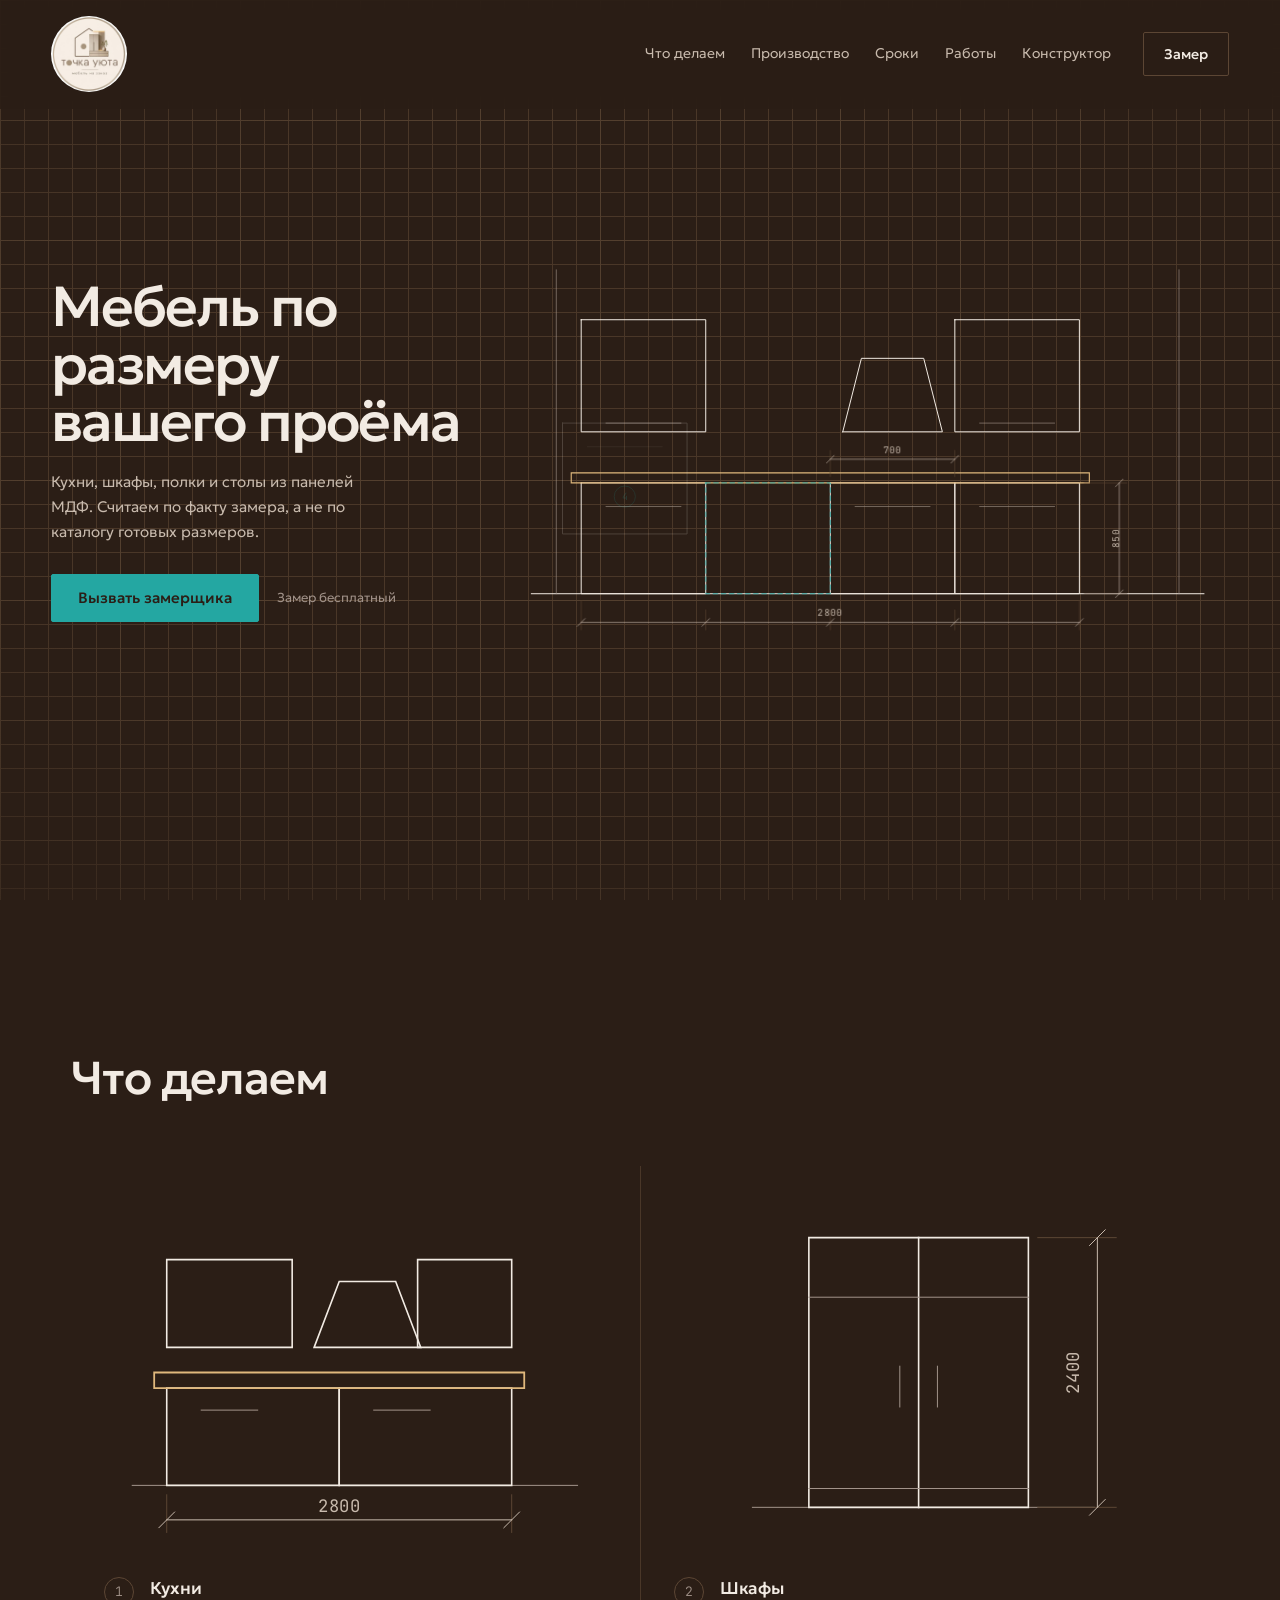
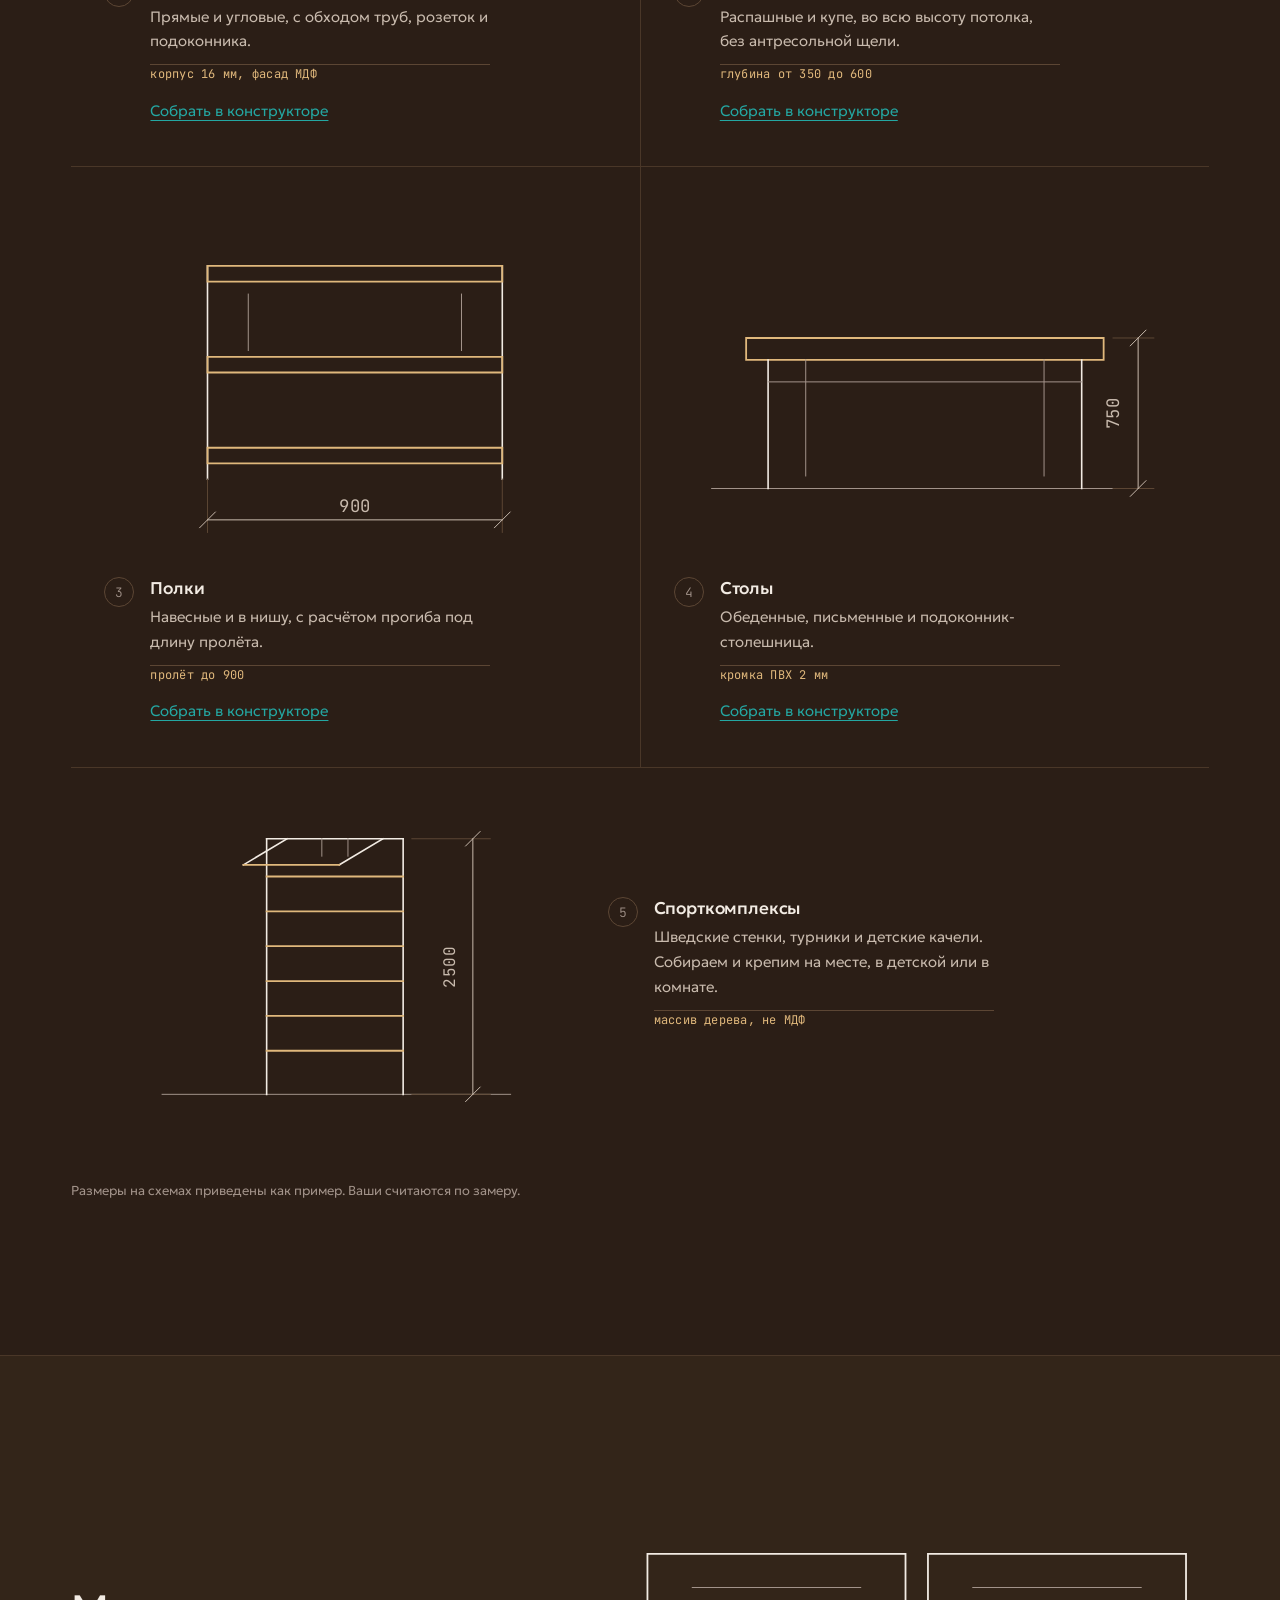
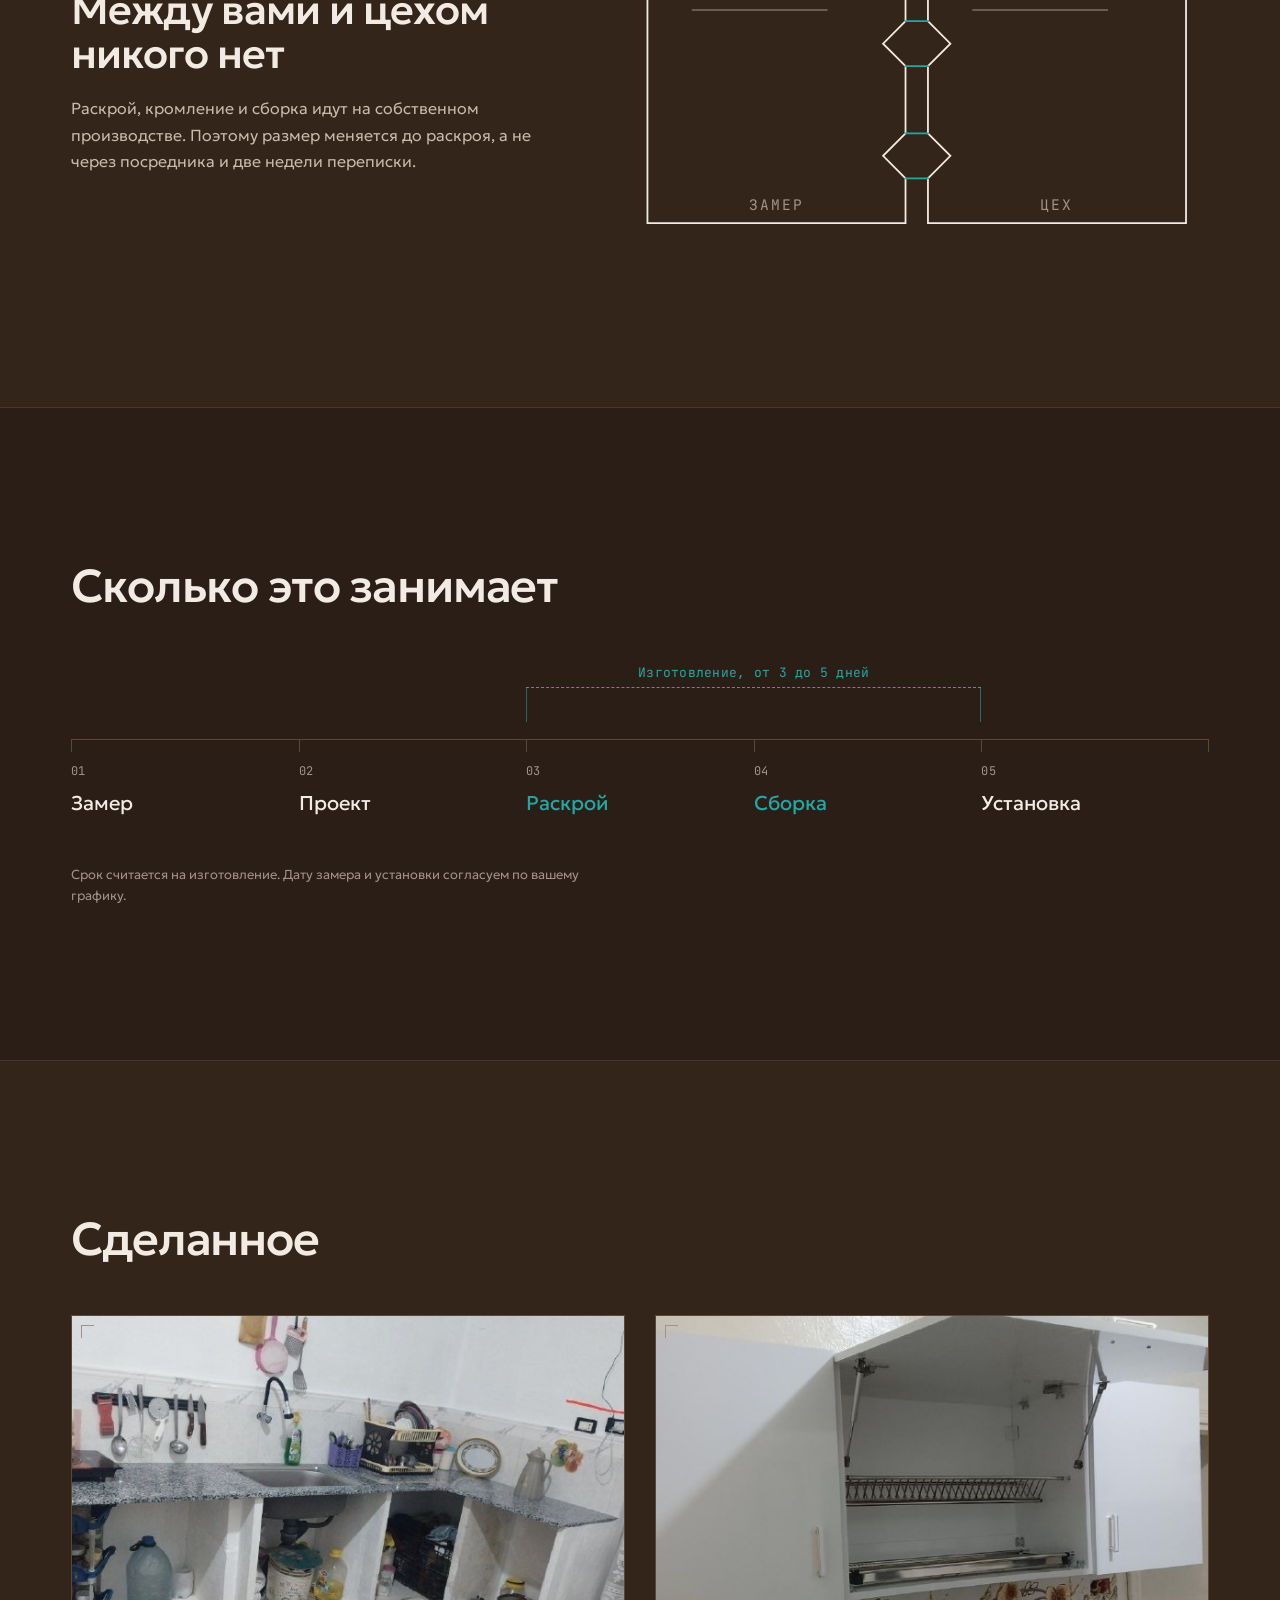
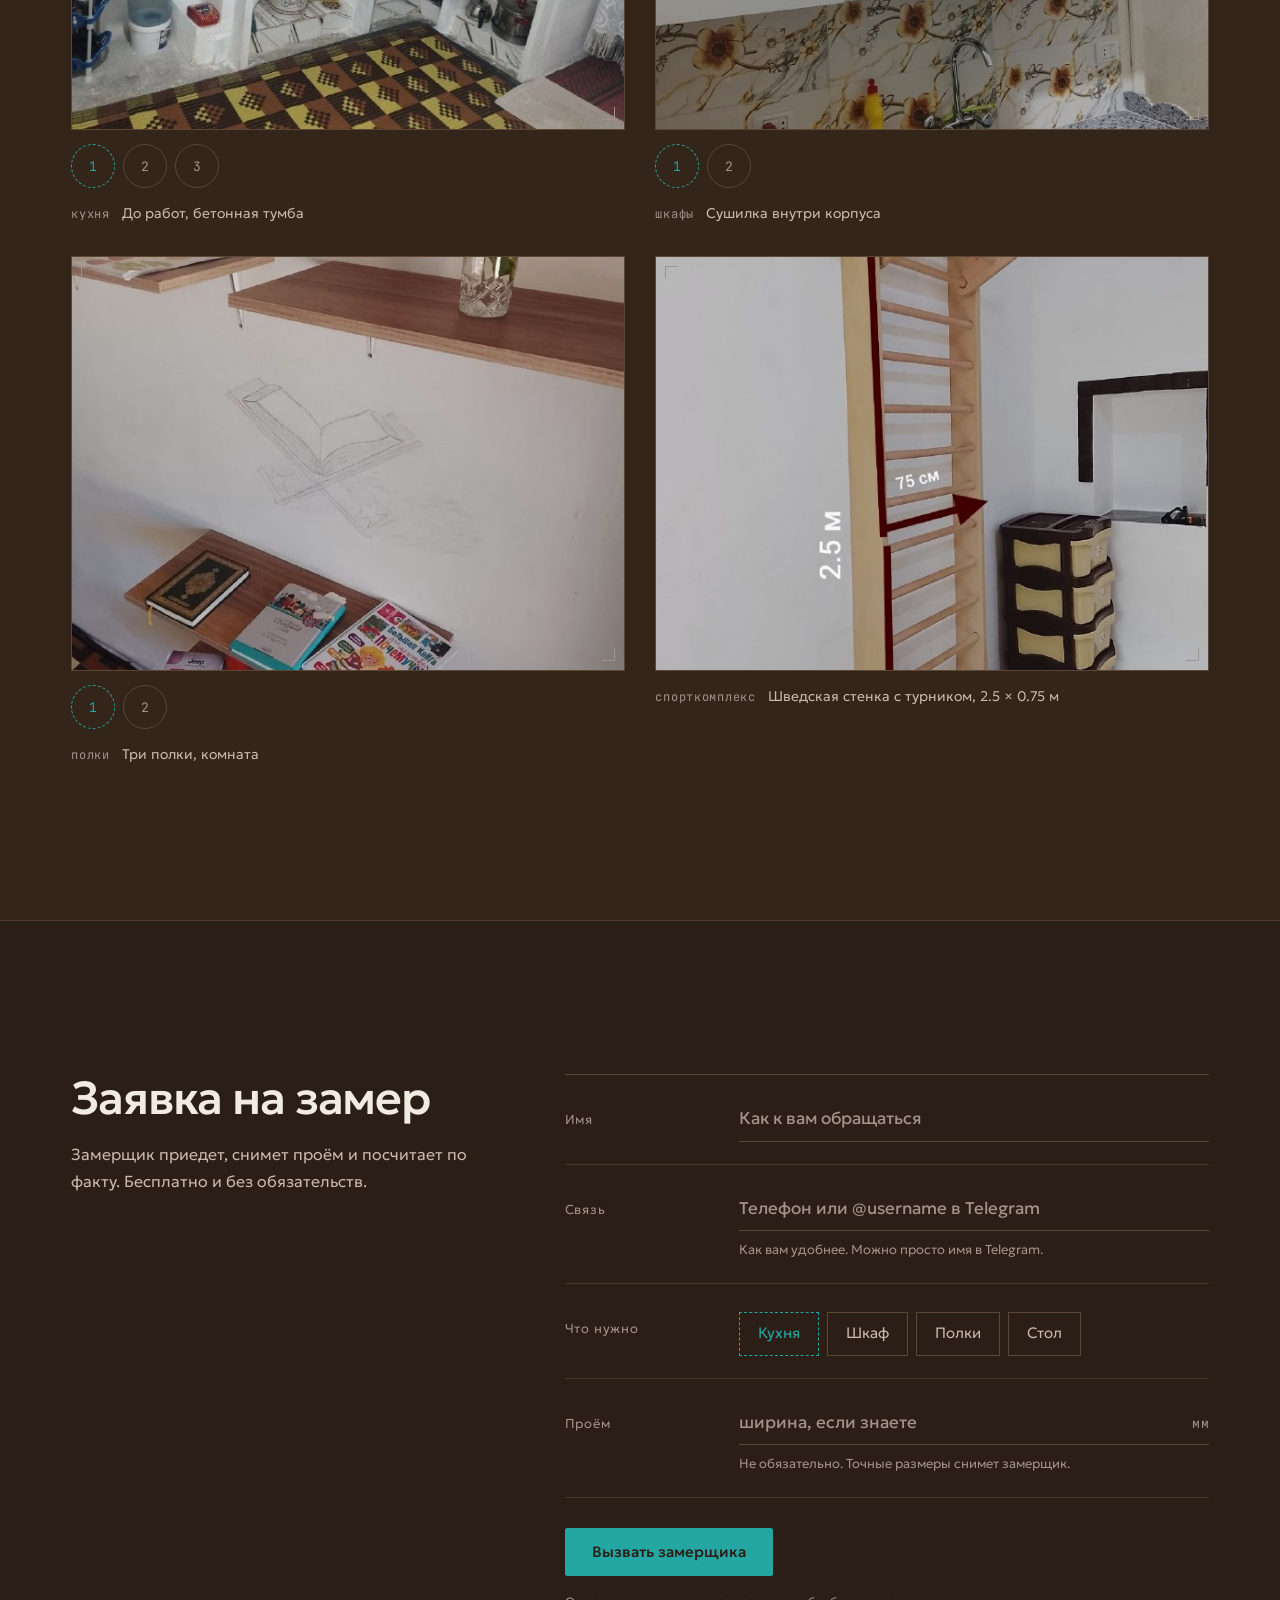
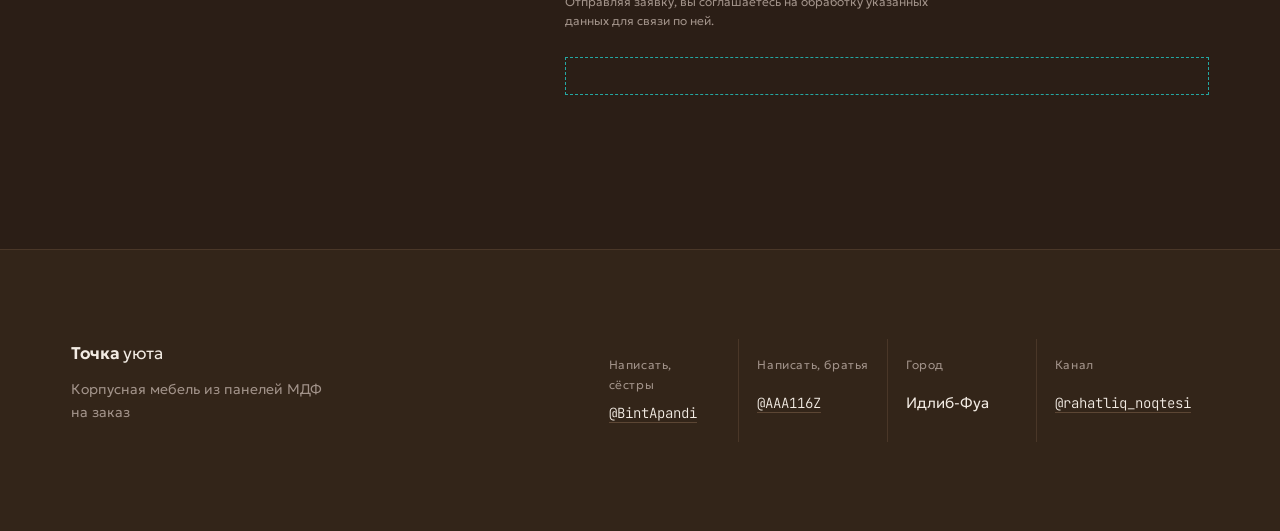
==== commit b9ff9c02: "Add furniture configurator page with live 3D model and price New page public/konstruktor/: kitchen, " ====
--- a/public/index.html
+++ b/public/index.html
@@ -25,6 +25,7 @@
     <a href="#tsekh">Производство</a>
     <a href="#srok">Сроки</a>
     <a href="#raboty">Работы</a>
+    <a href="/konstruktor/">Конструктор</a>
   </nav>
   <a class="btn btn--ghost top__cta" href="#zayavka">Замер</a>
 </header>
@@ -145,6 +146,7 @@
             <h3>Кухни</h3>
             <p>Прямые и угловые, с обходом труб, розеток и подоконника.</p>
             <span class="mono spec">корпус 16 мм, фасад МДФ</span>
+            <a class="plate__link" href="/konstruktor/?t=kuhnya">Собрать в конструкторе</a>
           </div>
         </div>
       </article>
@@ -168,6 +170,7 @@
             <h3>Шкафы</h3>
             <p>Распашные и купе, во всю высоту потолка, без антресольной щели.</p>
             <span class="mono spec">глубина от 350 до 600</span>
+            <a class="plate__link" href="/konstruktor/?t=shkaf">Собрать в конструкторе</a>
           </div>
         </div>
       </article>
@@ -190,6 +193,7 @@
             <h3>Полки</h3>
             <p>Навесные и в нишу, с расчётом прогиба под длину пролёта.</p>
             <span class="mono spec">пролёт до 900</span>
+            <a class="plate__link" href="/konstruktor/?t=polki">Собрать в конструкторе</a>
           </div>
         </div>
       </article>
@@ -212,6 +216,7 @@
             <h3>Столы</h3>
             <p>Обеденные, письменные и подоконник-столешница.</p>
             <span class="mono spec">кромка ПВХ 2 мм</span>
+            <a class="plate__link" href="/konstruktor/?t=stol">Собрать в конструкторе</a>
           </div>
         </div>
       </article>
--- a/public/styles.css
+++ b/public/styles.css
@@ -476,6 +476,8 @@
 
 /* ============ АДАПТАЦИЯ ============ */
 @media(max-width:1080px){
+  /* меню скрыто, кнопку некому отодвинуть вправо */
+  .top__cta{margin-left:auto}
   .top__nav{display:none}
   .hero__copy{
     position:static;transform:none;translate:none;width:auto;
@@ -534,3 +536,11 @@
   .d-piece__body{animation:none !important;transform:none;opacity:1}
   *,*::before,*::after{transition-duration:.01ms !important;animation-duration:.01ms !important}
 }
+
+/* Ссылка с плиты в конструктор */
+.plate__link{
+  display:inline-flex;align-items:center;min-height:44px;margin-top:4px;
+  color:var(--turq);font-size:.9375rem;
+  text-decoration:underline;text-underline-offset:4px;
+}
+.plate__link:hover{color:var(--turq-hi)}
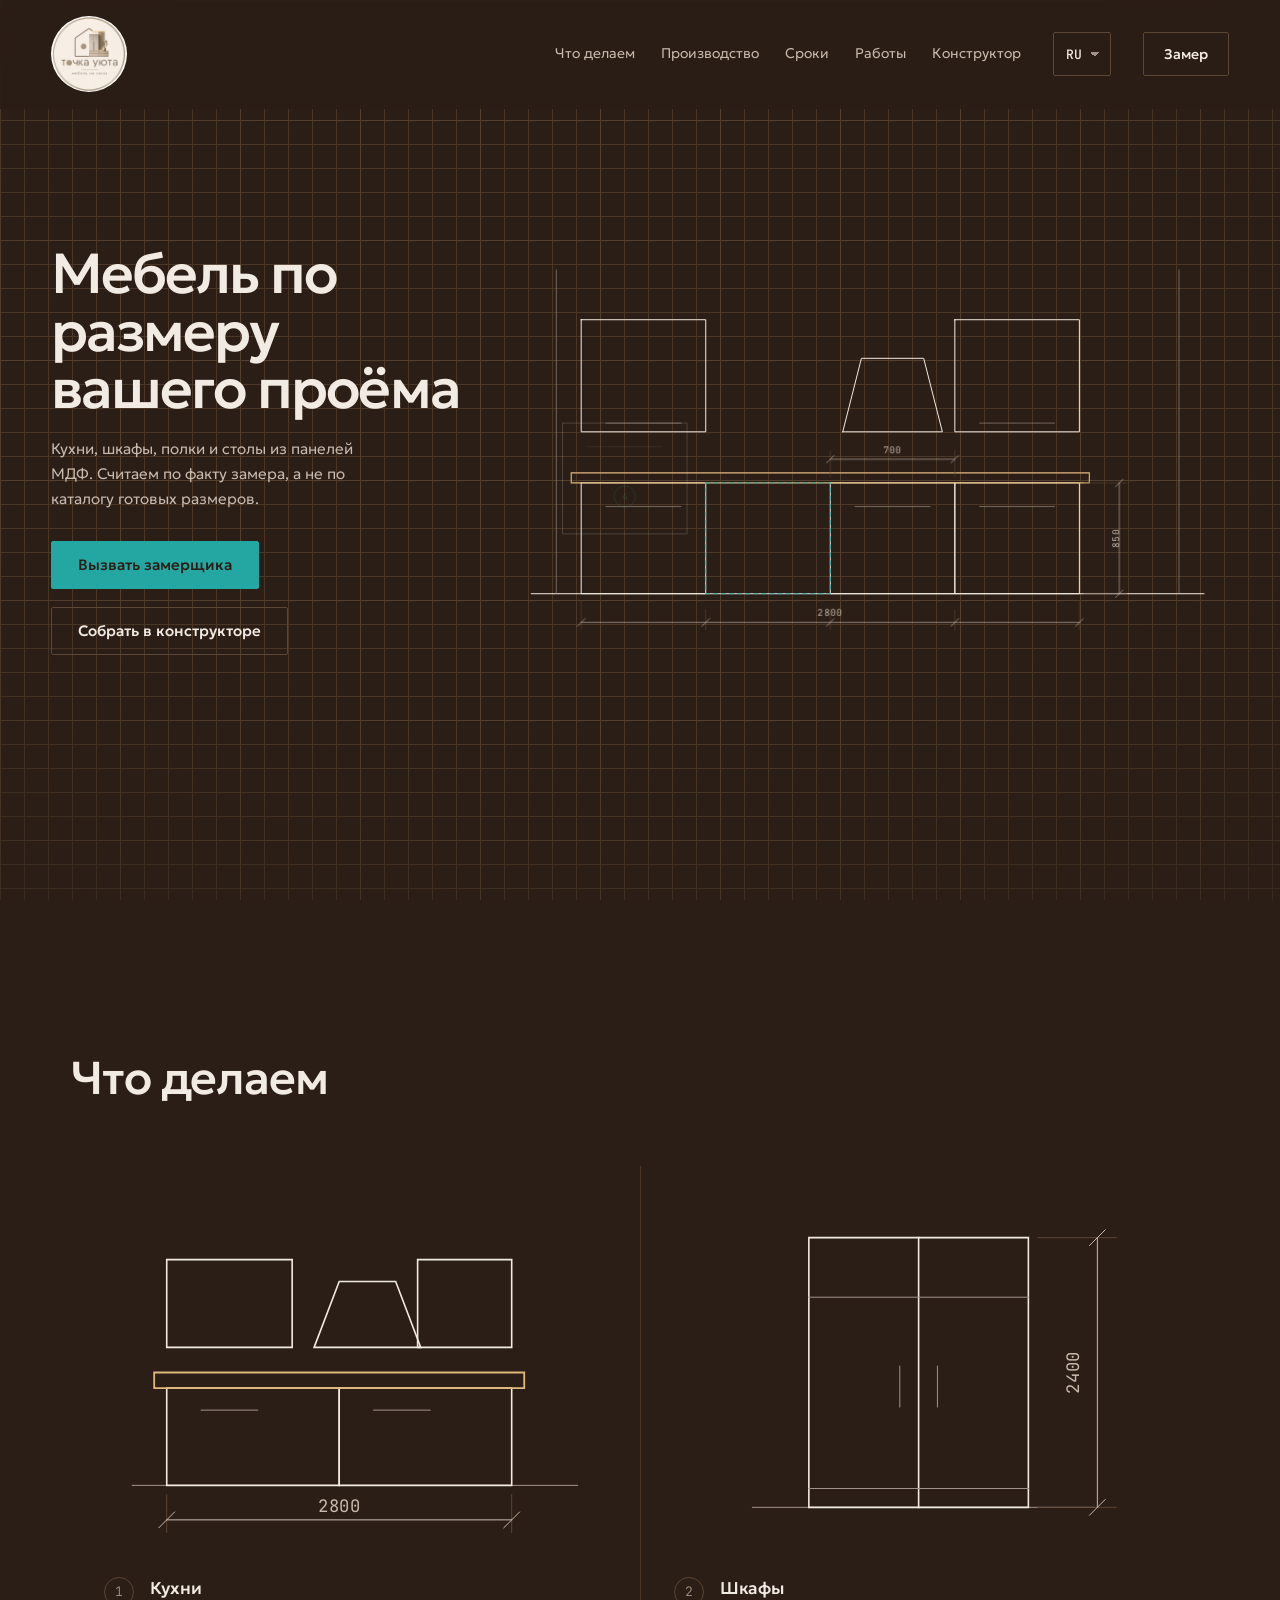
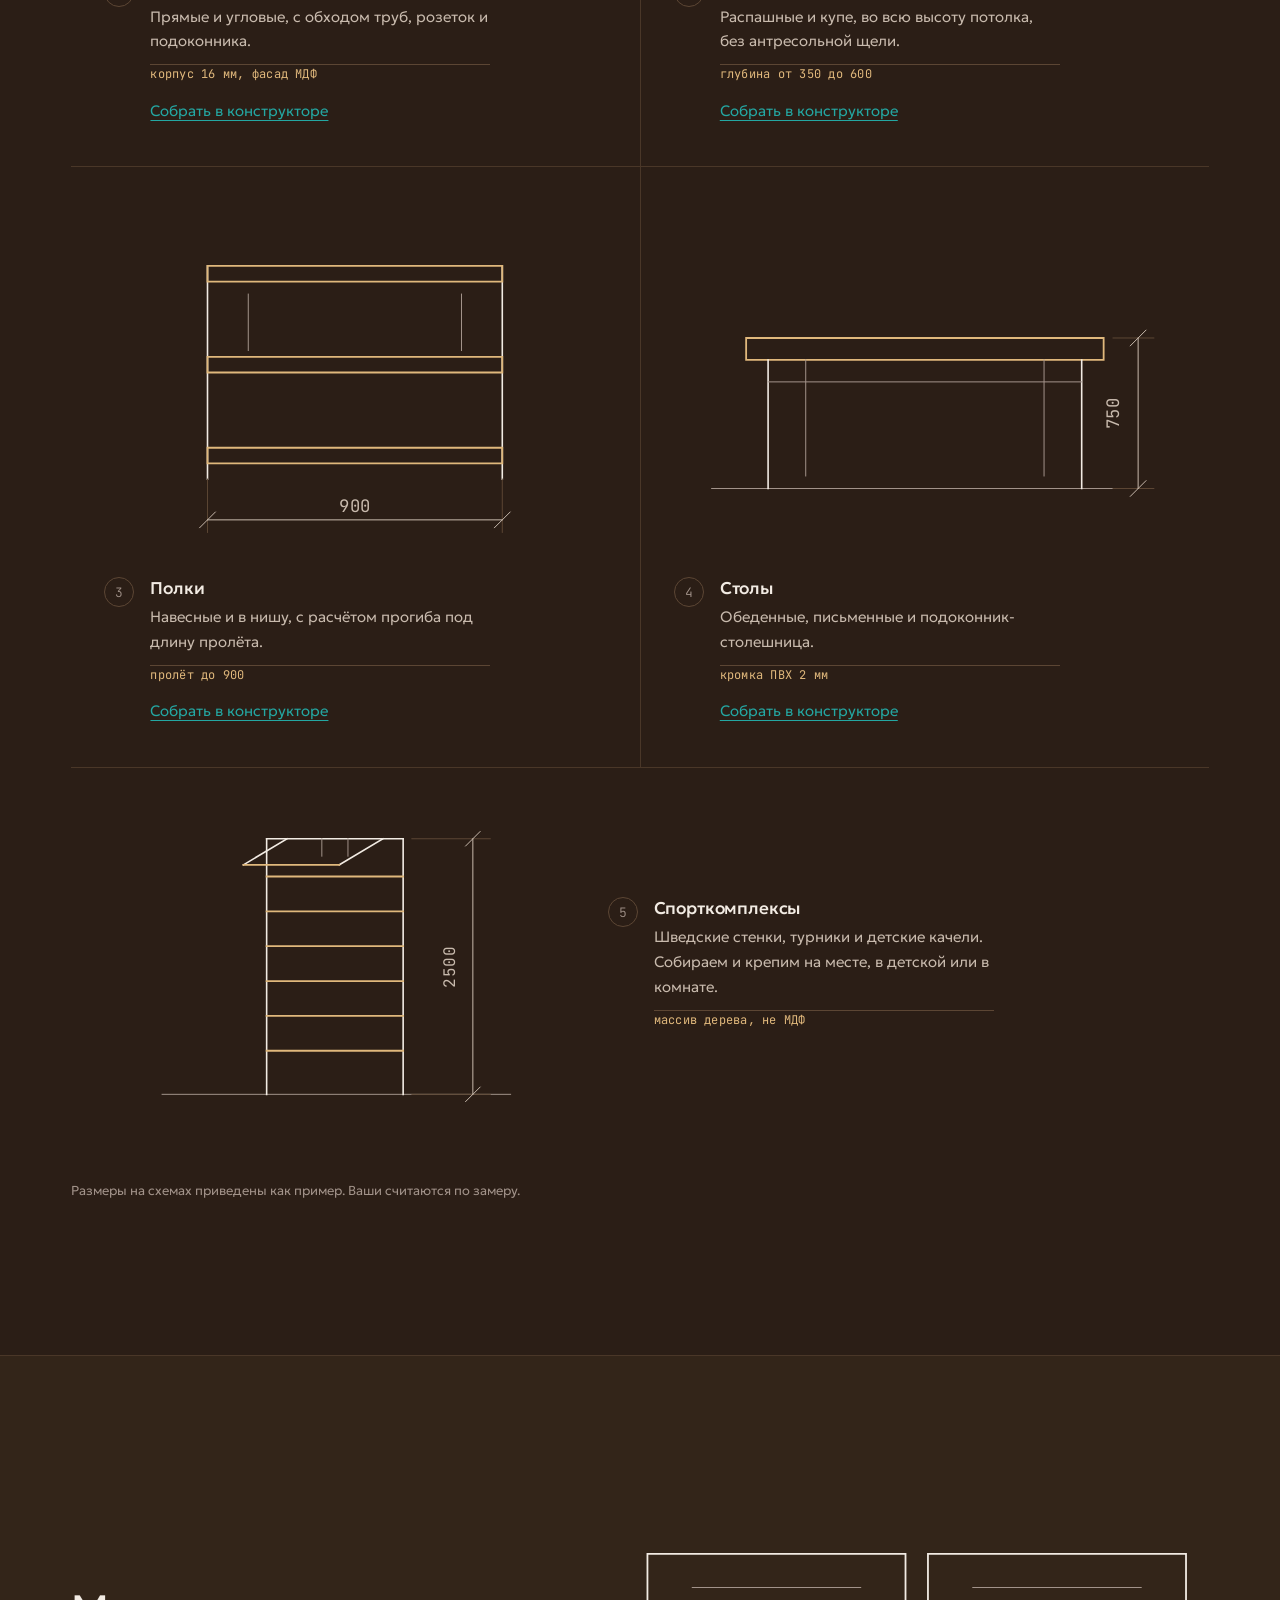
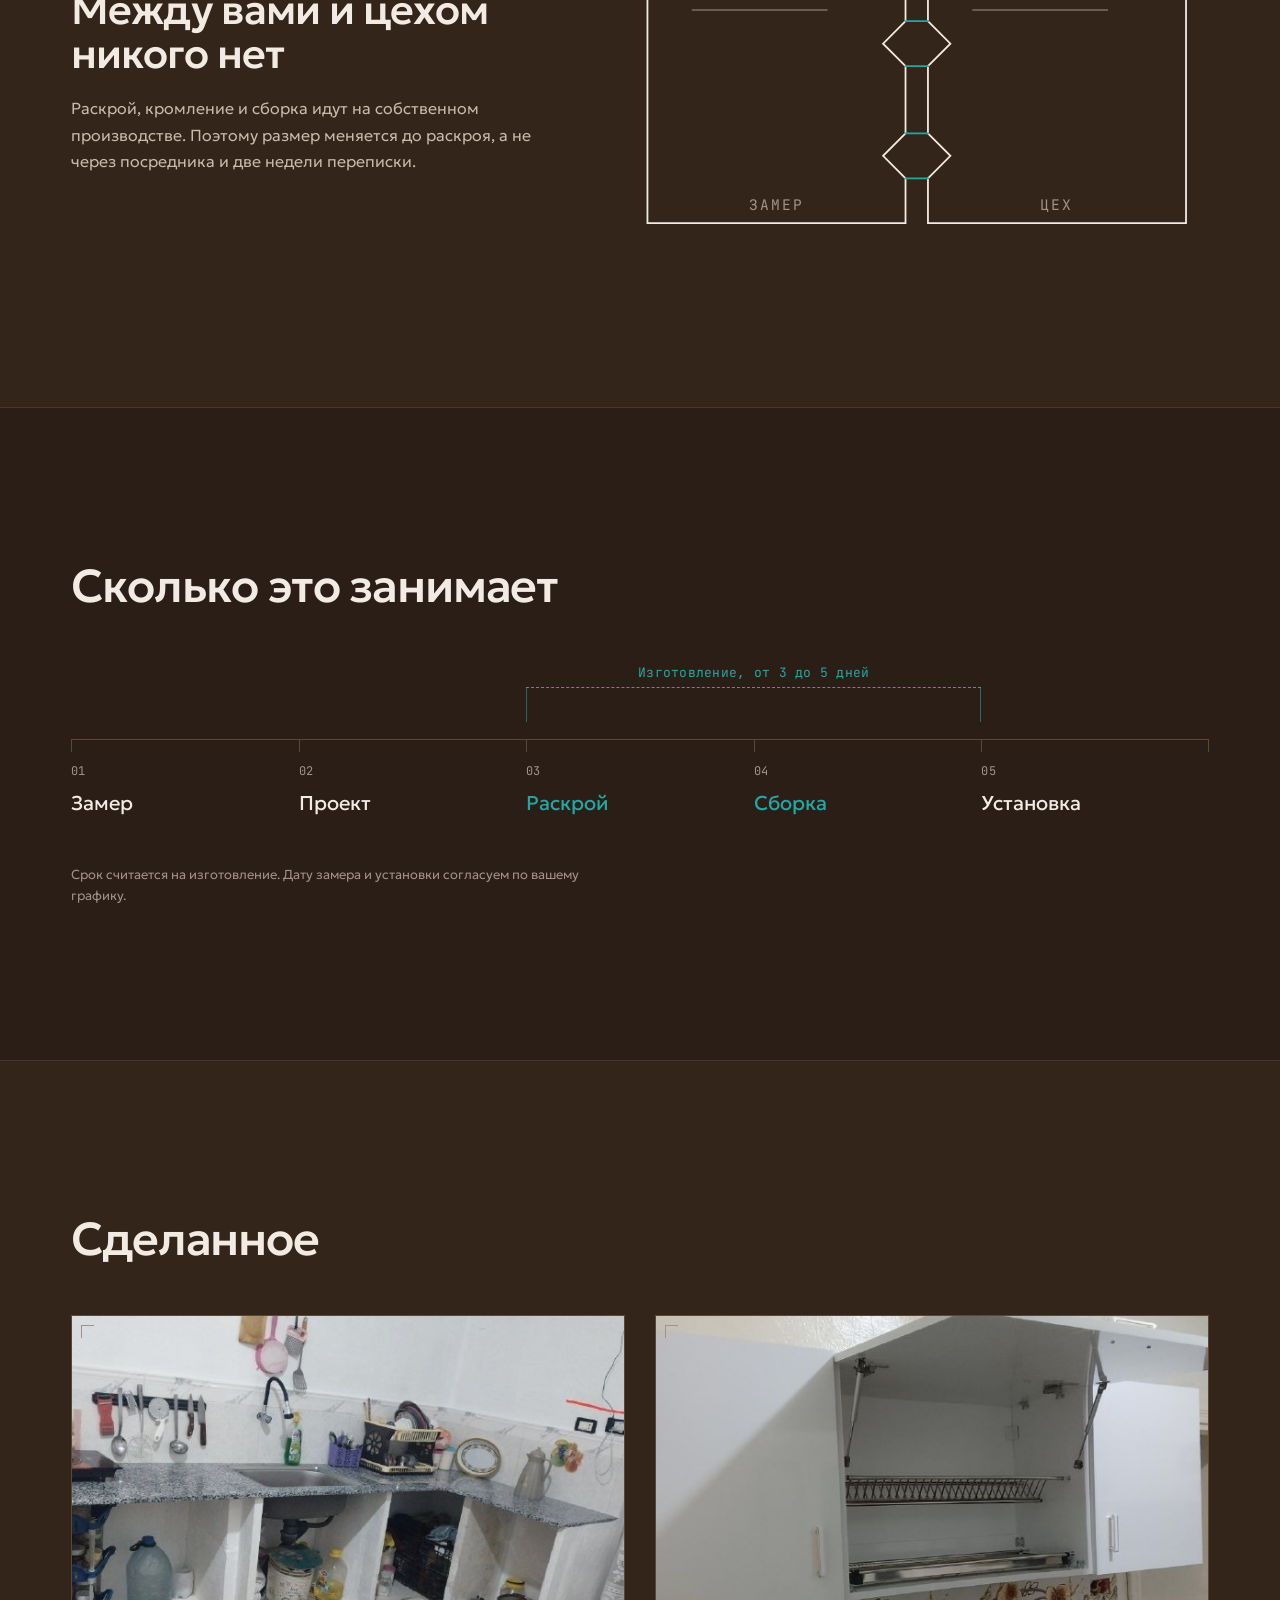
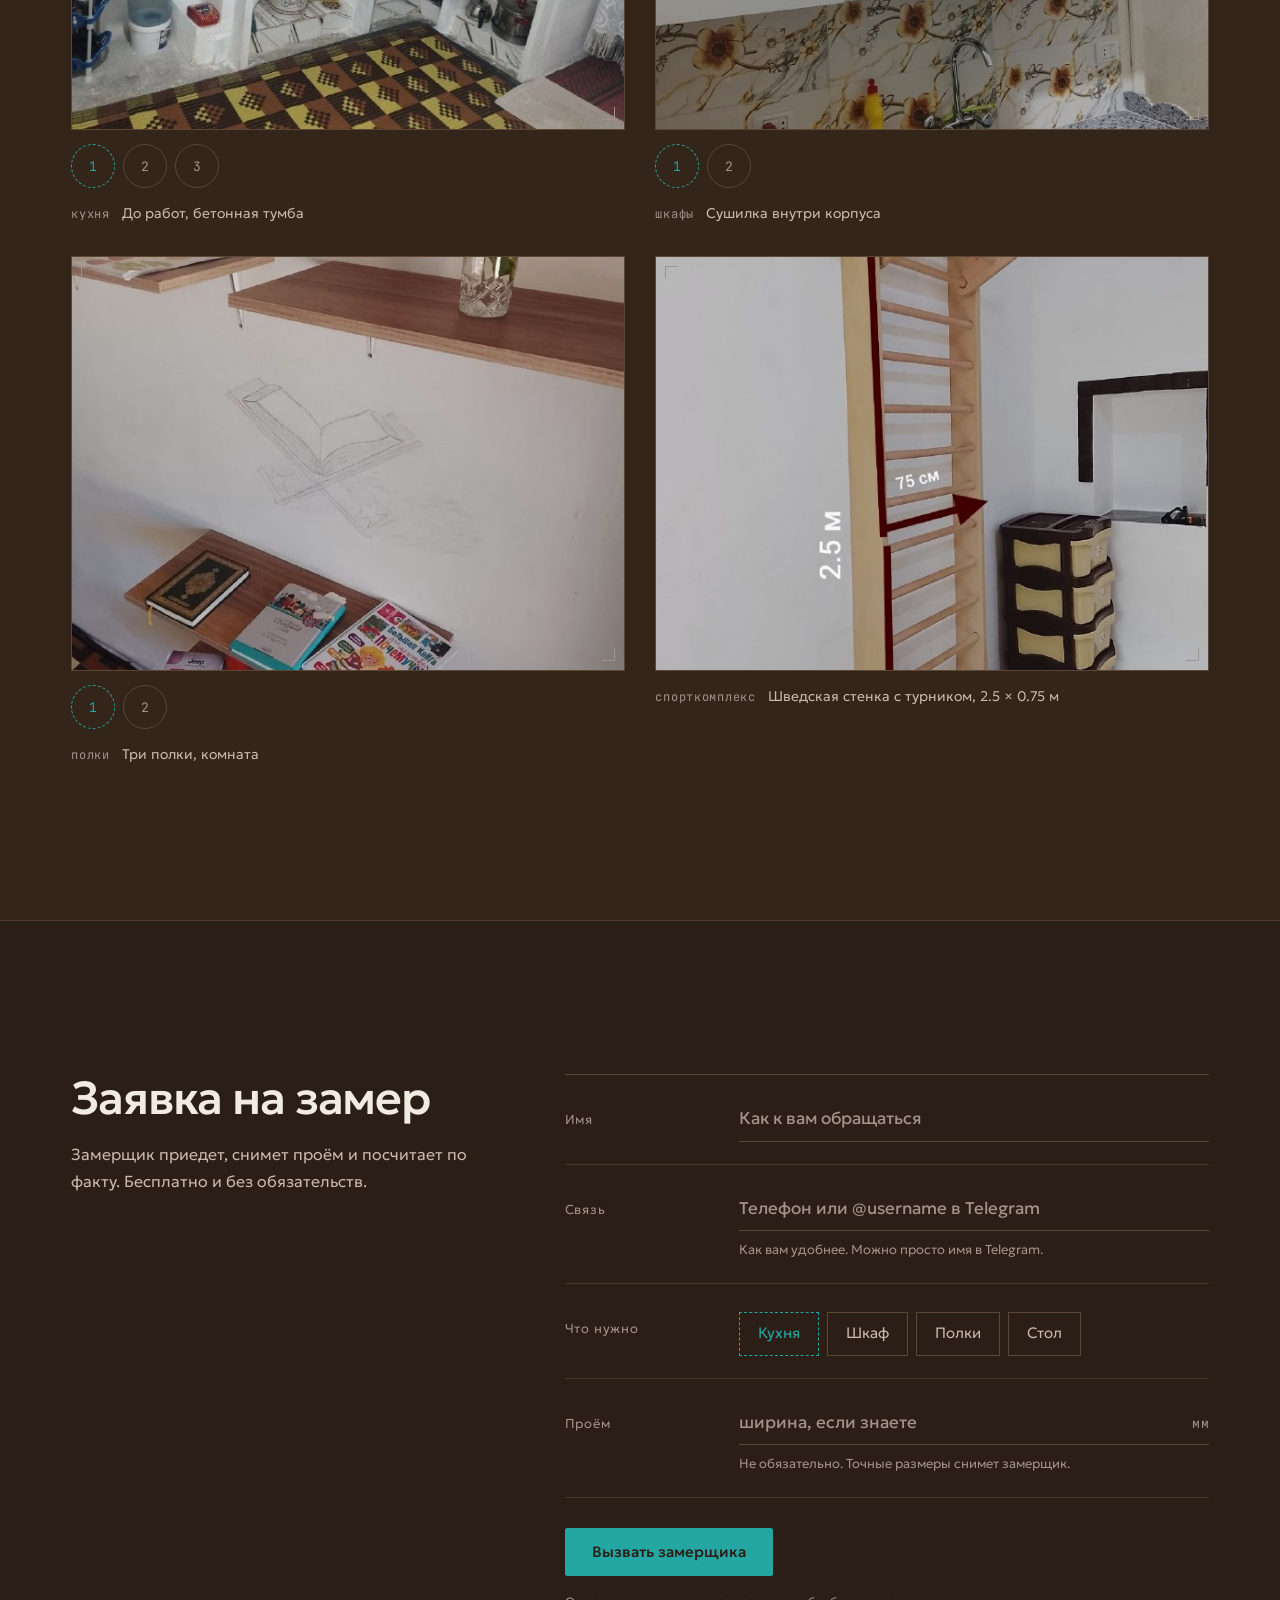
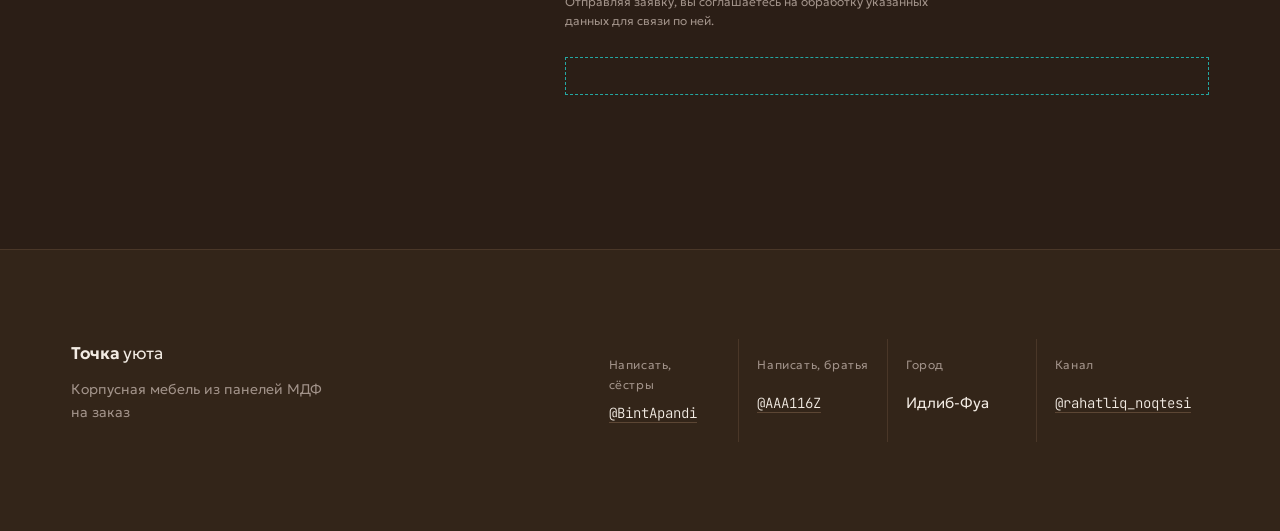
==== commit 9e56e8e5: "Add Arabic and Turkish translations with language switcher, RTL layout, constructor button in hero C" ====
--- a/public/index.html
+++ b/public/index.html
@@ -9,7 +9,7 @@
 <link rel="preconnect" href="https://fonts.googleapis.com">
 <link rel="preconnect" href="https://fonts.gstatic.com" crossorigin>
 <link href="https://fonts.googleapis.com/css2?family=Geologica:wght@300;400;500;600&family=JetBrains+Mono:wght@400;500&display=swap" rel="stylesheet">
-<link rel="stylesheet" href="styles.css">
+<link rel="stylesheet" href="styles.css?v=2">
 </head>
 <body>
 
@@ -25,7 +25,7 @@
     <a href="#tsekh">Производство</a>
     <a href="#srok">Сроки</a>
     <a href="#raboty">Работы</a>
-    <a href="/konstruktor/">Конструктор</a>
+    <a href="/konstruktor/" data-keep>Конструктор</a>
   </nav>
   <a class="btn btn--ghost top__cta" href="#zayavka">Замер</a>
 </header>
@@ -109,7 +109,7 @@
         <p class="hero__lede">Кухни, шкафы, полки и столы из панелей МДФ. Считаем по факту замера, а не по каталогу готовых размеров.</p>
         <div class="hero__act">
           <a class="btn btn--solid" href="#zayavka">Вызвать замерщика</a>
-          <span class="hero__note">Замер бесплатный</span>
+          <a class="btn btn--ghost" href="/konstruktor/">Собрать в конструкторе</a>
         </div>
       </div>
 
@@ -309,7 +309,7 @@
         <div class="frame__box">
           <span class="frame__corner frame__corner--tl"></span>
           <span class="frame__corner frame__corner--br"></span>
-          <img data-shot src="assets/works/kuhnya-1.jpg" alt="Кухня до работ: бетонная тумба без фасадов" loading="lazy" decoding="async" width="800" height="450">
+          <img data-shot data-no-i18n src="assets/works/kuhnya-1.jpg" alt="Кухня до работ: бетонная тумба без фасадов" loading="lazy" decoding="async" width="800" height="450">
         </div>
         <div class="views" role="group" aria-label="Виды проекта: кухня">
           <button type="button" class="view is-on" aria-pressed="true"
@@ -325,14 +325,14 @@
             data-alt="Готовая угловая кухня с гранитной столешницей"
             data-cap="Готово, угловой гарнитур">3</button>
         </div>
-        <figcaption><span class="mono dim">кухня</span> <span data-cap>До работ, бетонная тумба</span></figcaption>
+        <figcaption><span class="mono dim">кухня</span> <span data-cap data-no-i18n>До работ, бетонная тумба</span></figcaption>
       </figure>
 
       <figure class="frame" data-gallery>
         <div class="frame__box">
           <span class="frame__corner frame__corner--tl"></span>
           <span class="frame__corner frame__corner--br"></span>
-          <img data-shot src="assets/works/shkafy-1.jpg" alt="Навесные шкафчики с сушилкой для посуды, дверца открыта" loading="lazy" decoding="async" width="600" height="800">
+          <img data-shot data-no-i18n src="assets/works/shkafy-1.jpg" alt="Навесные шкафчики с сушилкой для посуды, дверца открыта" loading="lazy" decoding="async" width="600" height="800">
         </div>
         <div class="views" role="group" aria-label="Виды проекта: навесные шкафы">
           <button type="button" class="view is-on" aria-pressed="true"
@@ -344,14 +344,14 @@
             data-alt="Навесные шкафчики с закрытыми фасадами над рабочей зоной"
             data-cap="Фасады закрыты">2</button>
         </div>
-        <figcaption><span class="mono dim">шкафы</span> <span data-cap>Сушилка внутри корпуса</span></figcaption>
+        <figcaption><span class="mono dim">шкафы</span> <span data-cap data-no-i18n>Сушилка внутри корпуса</span></figcaption>
       </figure>
 
       <figure class="frame" data-gallery>
         <div class="frame__box">
           <span class="frame__corner frame__corner--tl"></span>
           <span class="frame__corner frame__corner--br"></span>
-          <img data-shot src="assets/works/polki-1.jpg" alt="Три навесные полки из МДФ с книгами" loading="lazy" decoding="async" width="600" height="800">
+          <img data-shot data-no-i18n src="assets/works/polki-1.jpg" alt="Три навесные полки из МДФ с книгами" loading="lazy" decoding="async" width="600" height="800">
         </div>
         <div class="views" role="group" aria-label="Виды проекта: полки">
           <button type="button" class="view is-on" aria-pressed="true"
@@ -363,7 +363,7 @@
             data-alt="Навесная полка из МДФ с вазой"
             data-cap="Одиночная полка, 695 × 295">2</button>
         </div>
-        <figcaption><span class="mono dim">полки</span> <span data-cap>Три полки, комната</span></figcaption>
+        <figcaption><span class="mono dim">полки</span> <span data-cap data-no-i18n>Три полки, комната</span></figcaption>
       </figure>
 
       <figure class="frame">
@@ -434,7 +434,7 @@
         <p class="spec__legal">Отправляя заявку, вы соглашаетесь на обработку указанных данных для связи по ней.</p>
       </div>
 
-      <output class="notice" id="notice" hidden></output>
+      <output class="notice" id="notice" data-js hidden></output>
     </form>
   </div>
 </section>
@@ -466,6 +466,7 @@
   </div>
 </footer>
 
-<script src="app.js"></script>
+<script src="i18n.js?v=2"></script>
+<script src="app.js?v=2"></script>
 </body>
 </html>
--- a/public/styles.css
+++ b/public/styles.css
@@ -122,7 +122,7 @@
 .mark__text b{font-weight:600}
 .node-dot{fill:var(--turq)}
 .node-ring{opacity:.5}
-.top__nav{display:flex;gap:26px;margin-left:auto}
+.top__nav{display:flex;gap:26px;margin-inline-start:auto}
 .top__nav a{color:var(--chalk-2);text-decoration:none;font-size:.875rem;transition:color var(--dur) var(--ease)}
 .top__nav a:hover{color:var(--chalk)}
 .top__cta{min-height:44px;padding:0 20px;font-size:.875rem}
@@ -209,7 +209,6 @@
 }
 .hero__lede{margin-top:18px;max-width:34ch;color:var(--chalk-2);font-size:clamp(.95rem,1.1vw,1.0625rem)}
 .hero__act{margin-top:30px;display:flex;align-items:center;gap:18px;flex-wrap:wrap}
-.hero__note{font-size:.8125rem;color:var(--chalk-3)}
 .hero__scroll{
   position:absolute;z-index:2;left:50%;bottom:26px;transform:translateX(-50%);
   font-size:.75rem;color:var(--chalk-3);letter-spacing:.04em;
@@ -299,19 +298,19 @@
 }
 .chain__steps li{
   position:relative;padding-top:22px;display:grid;gap:5px;
-  padding-right:14px;
+  padding-inline-end:14px;
 }
 .chain__steps li::before{
-  content:"";position:absolute;top:-1px;left:0;width:1px;height:13px;background:var(--rule-2);
+  content:"";position:absolute;top:-1px;inset-inline-start:0;width:1px;height:13px;background:var(--rule-2);
 }
 .chain__steps li:last-child::after{
-  content:"";position:absolute;top:-1px;right:0;width:1px;height:13px;background:var(--rule-2);
+  content:"";position:absolute;top:-1px;inset-inline-end:0;width:1px;height:13px;background:var(--rule-2);
 }
 .chain__steps .st{font-size:.75rem;color:var(--chalk-3)}
 .chain__steps .nm{color:var(--chalk);font-size:clamp(1rem,1.6vw,1.25rem);font-weight:400}
 .chain__steps li.is-span .nm{color:var(--turq)}
 .chain__span{
-  position:absolute;top:0;left:40%;width:40%;
+  position:absolute;top:0;inset-inline-start:40%;width:40%;
   border-top:1px dashed var(--turq);
   height:34px;
 }
@@ -418,8 +417,8 @@
 .spec__hint{color:var(--chalk-3);font-size:.8125rem}
 
 .measure{position:relative;display:flex;align-items:center}
-.measure input{padding-right:42px}
-.measure__unit{position:absolute;right:0;bottom:11px;font-size:.8125rem;color:var(--chalk-3)}
+.measure input{padding-inline-end:42px}
+.measure__unit{position:absolute;inset-inline-end:0;bottom:11px;font-size:.8125rem;color:var(--chalk-3)}
 
 .choice{display:flex;flex-wrap:wrap;gap:8px;padding-top:6px}
 .choice__item{position:relative;cursor:pointer}
@@ -476,12 +475,12 @@
 
 /* ============ АДАПТАЦИЯ ============ */
 @media(max-width:1080px){
-  /* меню скрыто, кнопку некому отодвинуть вправо */
-  .top__cta{margin-left:auto}
-  .top__nav{display:none}
+  /* из меню остаётся только конструктор, он отодвигает кнопку вправо */
+  .top__nav a:not([data-keep]){display:none}
+  .top__nav a{display:inline-flex;align-items:center;min-height:44px}
   .hero__copy{
     position:static;transform:none;translate:none;width:auto;
-    padding-inline:var(--gut);text-align:left;max-width:34rem;
+    padding-inline:var(--gut);text-align:start;max-width:34rem;
   }
   .hero__stage{
     grid-template-rows:1fr auto;align-content:center;gap:clamp(18px,3vw,32px);
@@ -544,3 +543,40 @@
   text-decoration:underline;text-underline-offset:4px;
 }
 .plate__link:hover{color:var(--turq-hi)}
+
+/* ============ ПЕРЕКЛЮЧАТЕЛЬ ЯЗЫКА ============ */
+.lang{
+  min-height:44px;min-width:58px;padding:0 26px 0 12px;
+  font:500 .8125rem/1 var(--mono);letter-spacing:.04em;color:var(--chalk);
+  background:transparent;border:1px solid var(--rule-2);border-radius:2px;cursor:pointer;
+  -webkit-appearance:none;appearance:none;
+  background-image:linear-gradient(45deg,transparent 50%,var(--chalk-3) 50%),linear-gradient(135deg,var(--chalk-3) 50%,transparent 50%);
+  background-position:calc(100% - 15px) 50%,calc(100% - 10px) 50%;
+  background-size:5px 5px;background-repeat:no-repeat;
+  transition:border-color var(--dur) var(--ease);
+}
+.lang:hover{border-color:var(--turq)}
+.lang option{background:var(--ink-2);color:var(--chalk)}
+@media(max-width:620px){.top{gap:12px}}
+
+/* ============ АРАБСКИЙ И ПИСЬМО СПРАВА НАЛЕВО ============
+   Страница зеркалится сама от dir="rtl": колонки, flex и текст идут справа.
+   Здесь только то, что зеркалить нельзя или что зависит от шрифта. */
+html[lang="ar"]{
+  --ff: "Noto Sans Arabic","Geologica",system-ui,-apple-system,"Segoe UI",Tahoma,sans-serif;
+  --mono: "JetBrains Mono","Noto Sans Arabic",ui-monospace,Consolas,monospace;
+}
+/* межбуквенный интервал рвёт арабскую вязь */
+html[lang="ar"] *,html[lang="ar"] *::before,html[lang="ar"] *::after{letter-spacing:0!important}
+html[lang="ar"] body{line-height:1.8}
+html[lang="ar"] h1,html[lang="ar"] h2,html[lang="ar"] h3{line-height:1.3}
+html[dir="rtl"] .lang{padding:0 12px 0 26px;background-position:15px 50%,10px 50%}
+/* поле номера и текст сообщения: числа и ссылки читаются слева направо */
+html[dir="rtl"] .notice__msg,html[dir="rtl"] .kz__send .notice__msg{unicode-bidi:plaintext;text-align:start}
+html[dir="rtl"] .spec input[type=text],html[dir="rtl"] .spec input[type=tel]{text-align:start}
+@media(max-width:380px){
+  .top{gap:8px;padding-inline:14px}
+  .mark__logo,.kz-page .mark__logo{height:48px}
+  .top__cta{padding:0 12px}
+  .lang{min-width:52px;padding-inline-start:8px}
+}
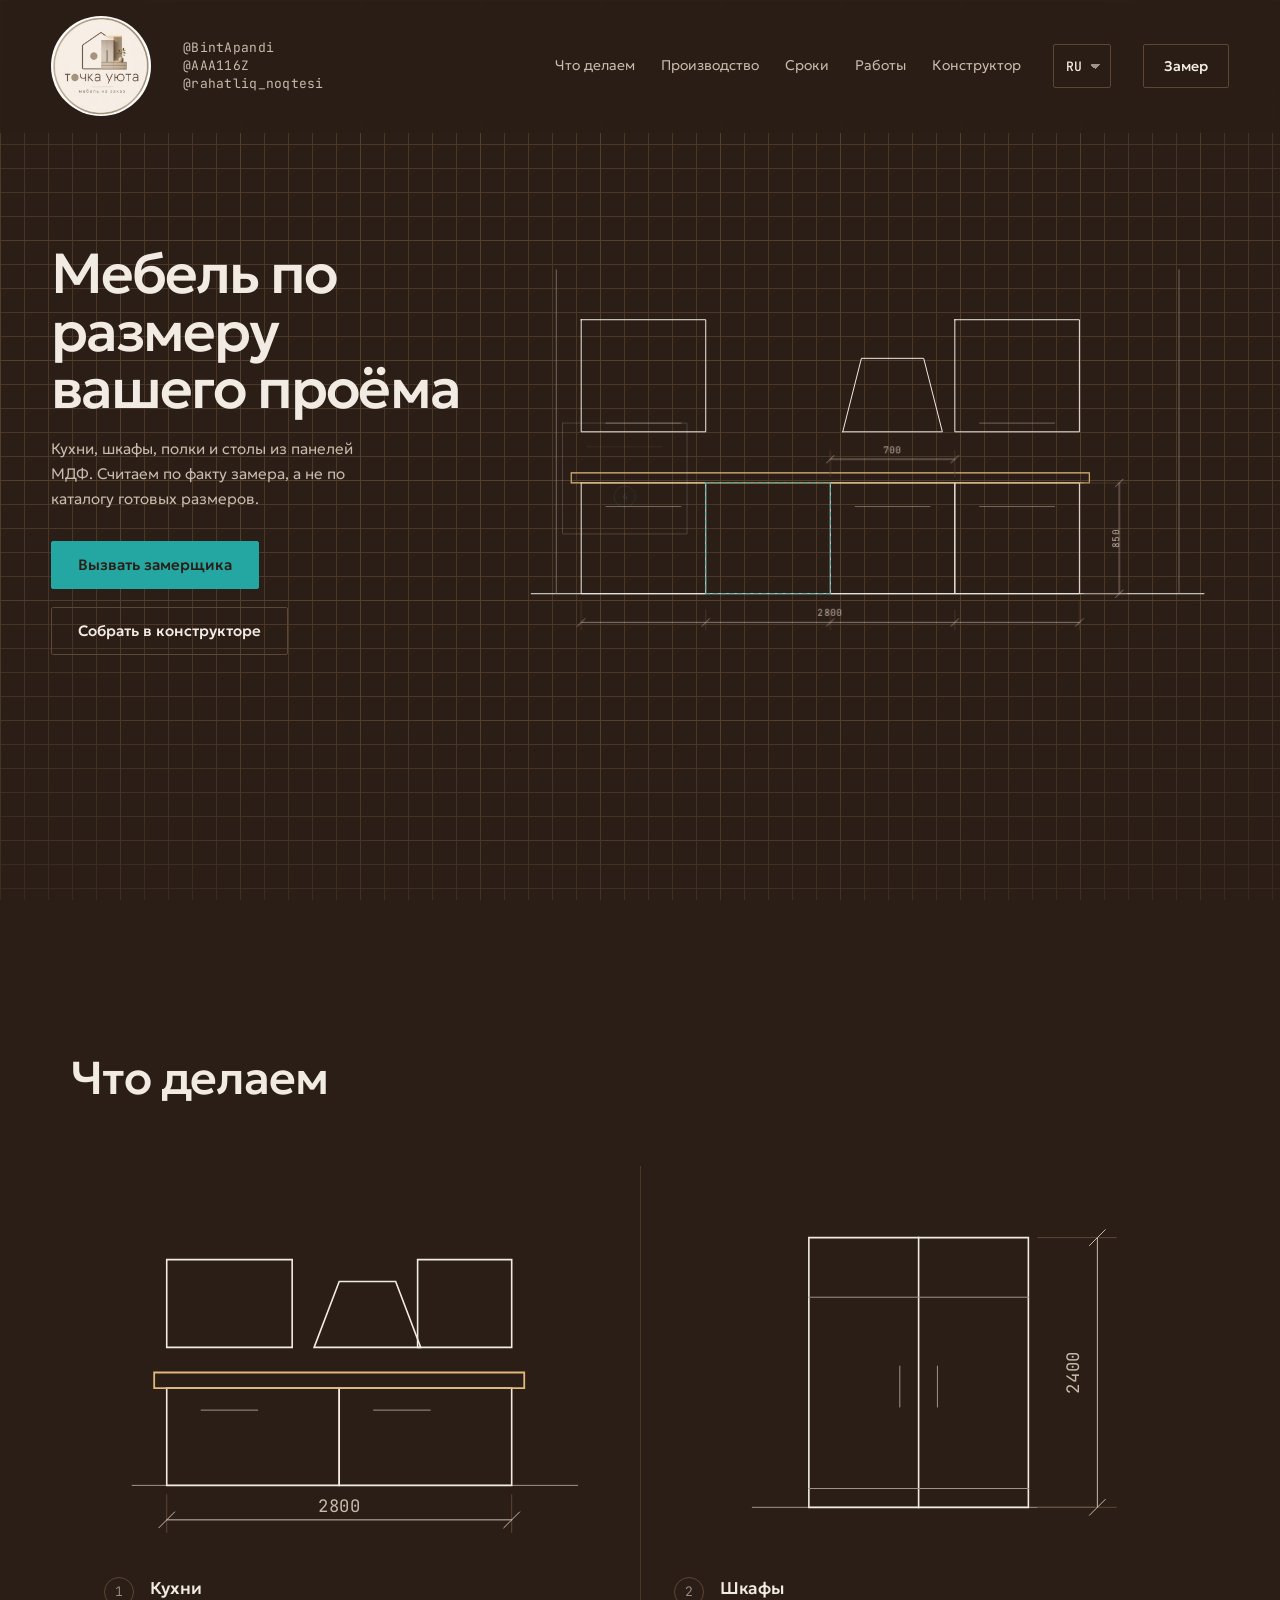
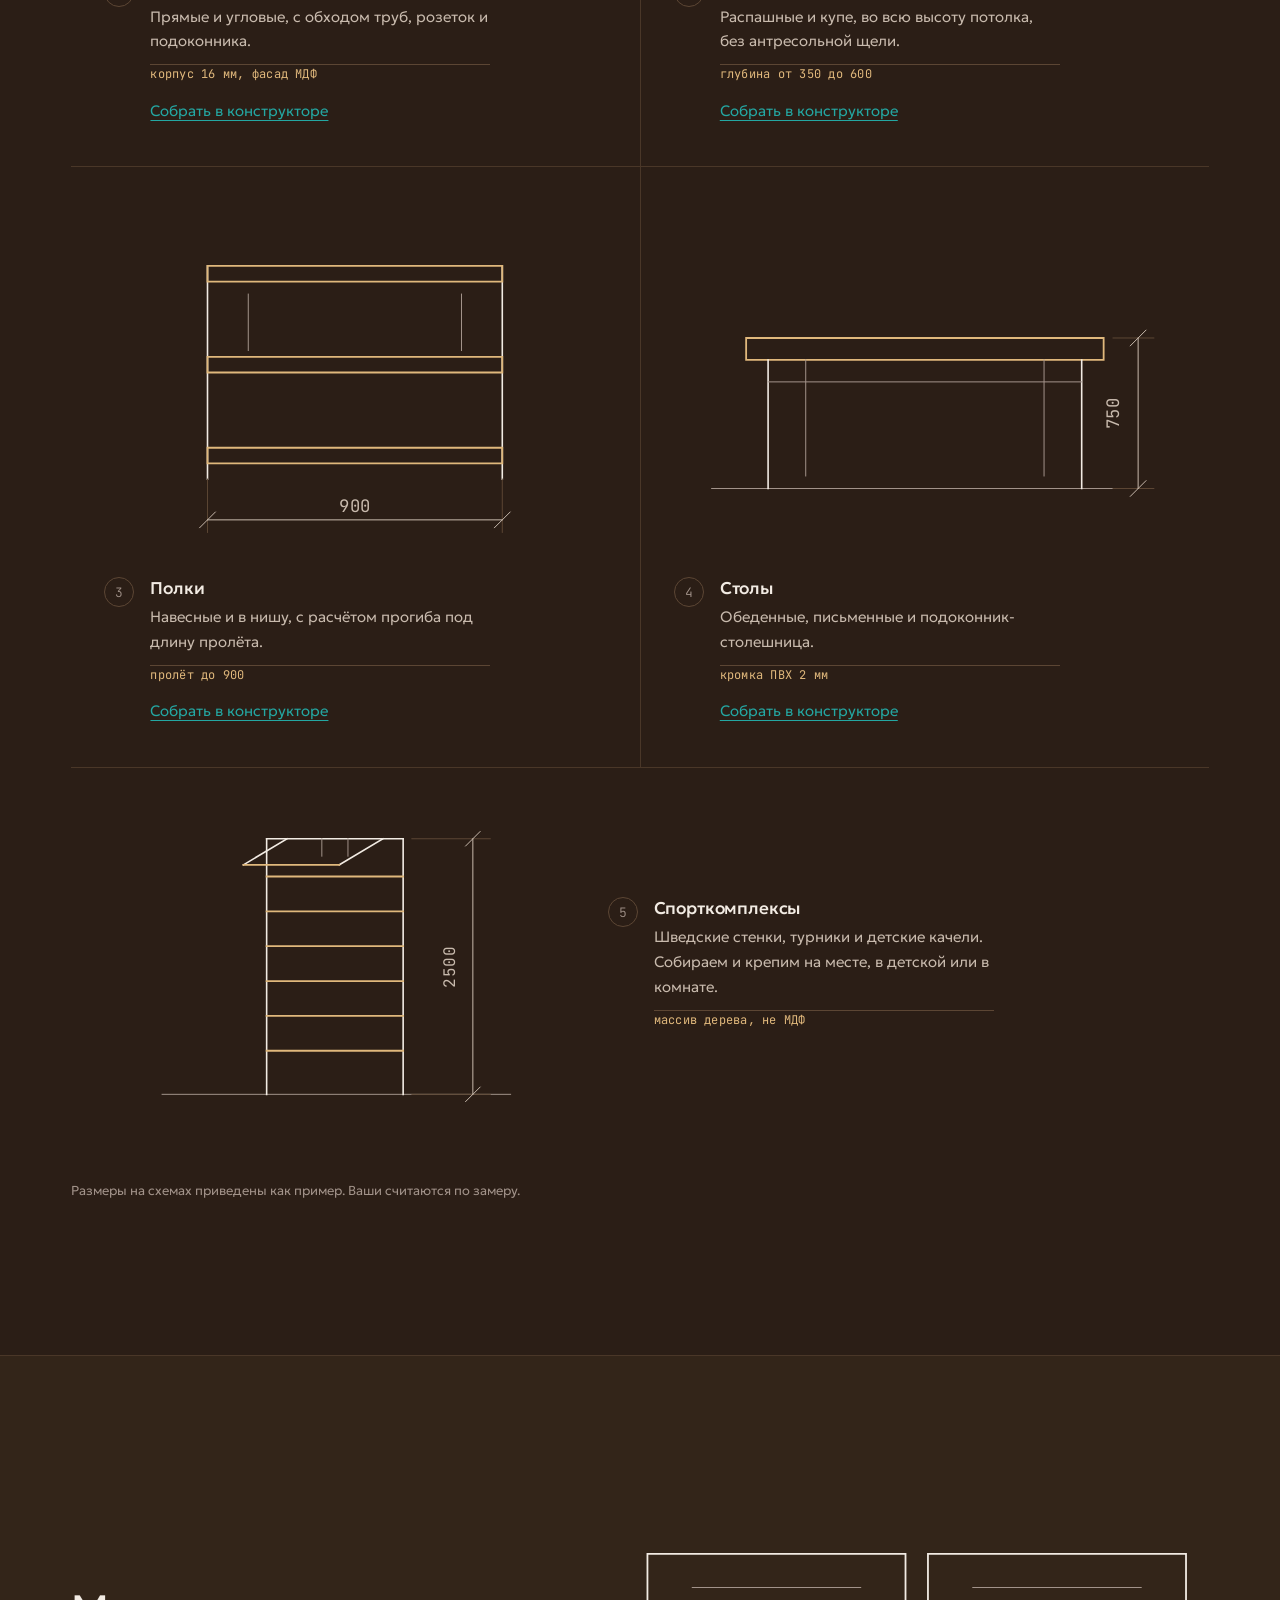
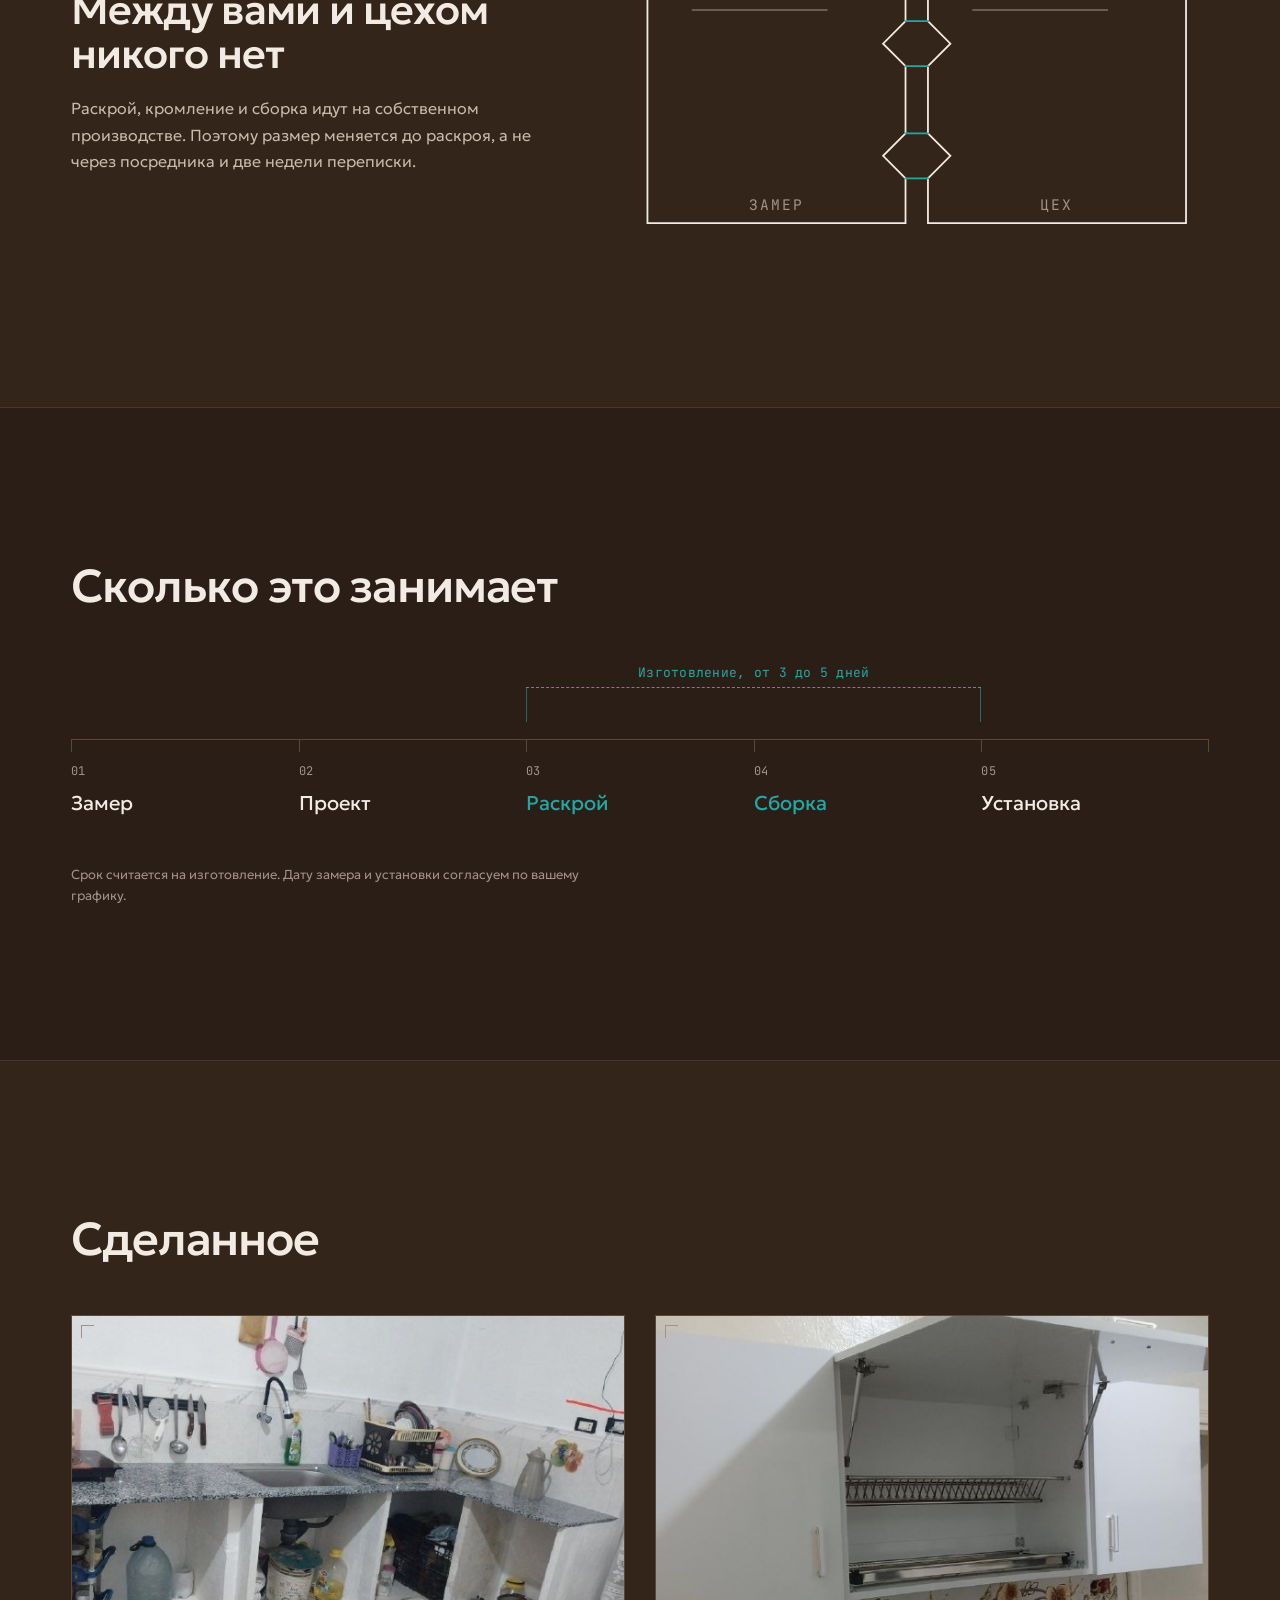
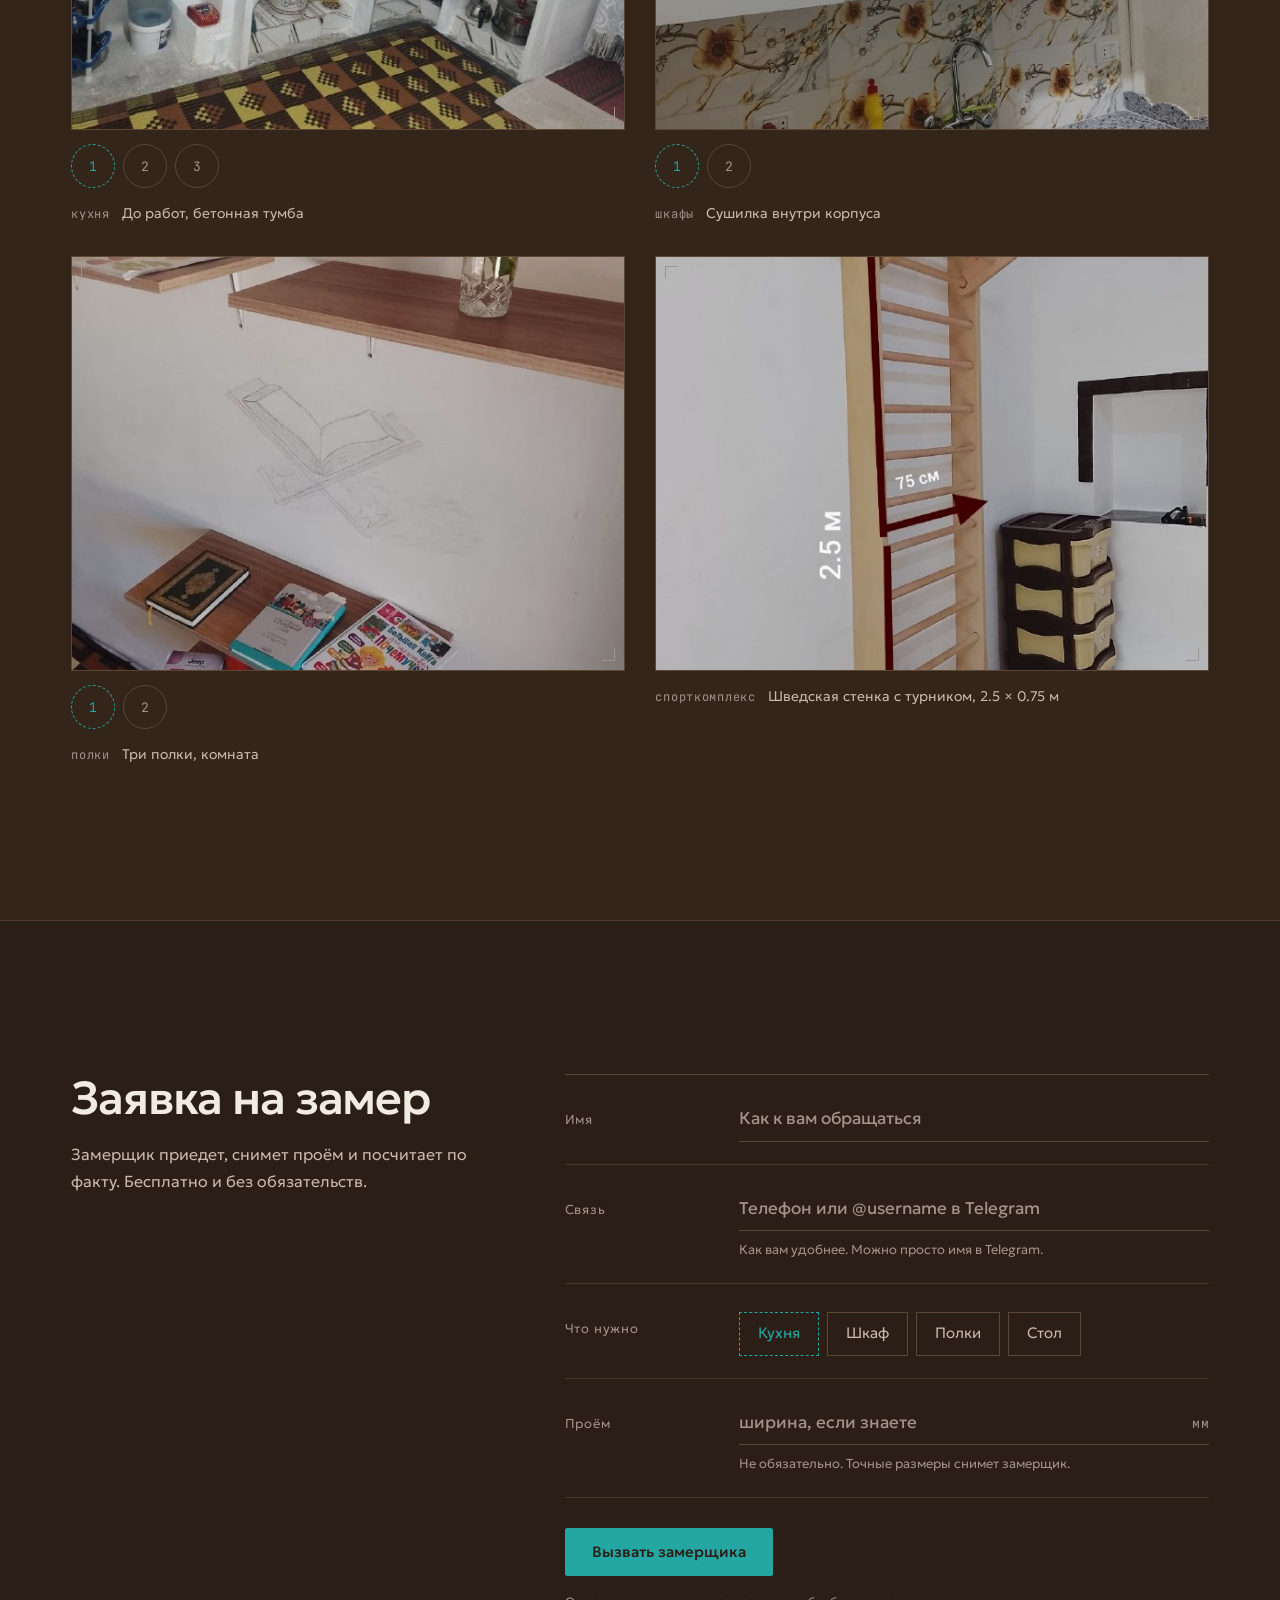
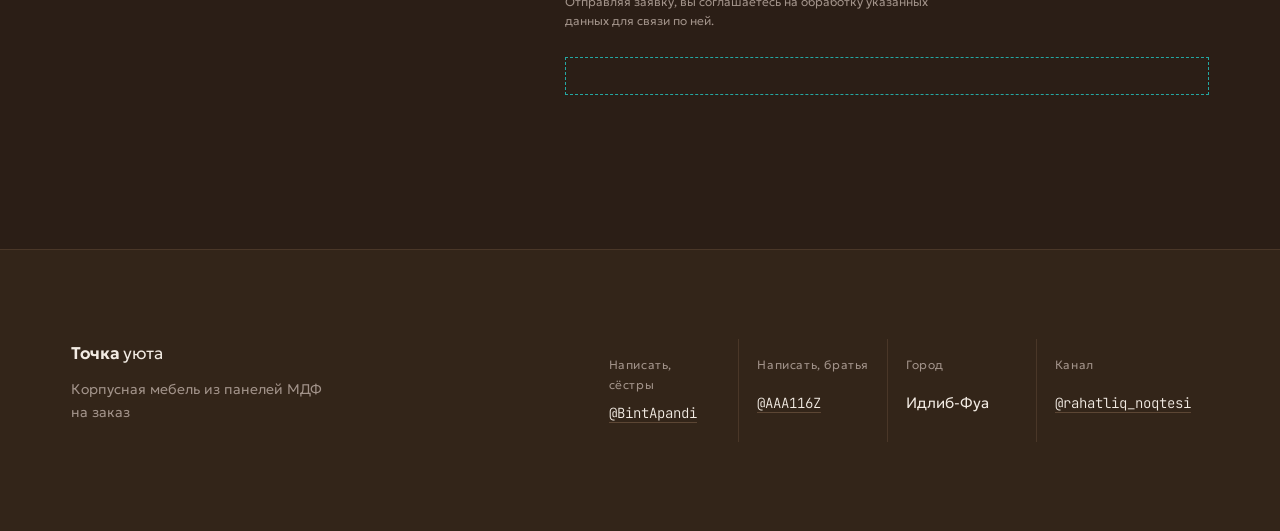
==== commit 7b8293d7: "Header: bigger logo, Telegram contacts and channel next to it; remove presentation pages Co-Authored" ====
--- a/public/index.html
+++ b/public/index.html
@@ -9,7 +9,7 @@
 <link rel="preconnect" href="https://fonts.googleapis.com">
 <link rel="preconnect" href="https://fonts.gstatic.com" crossorigin>
 <link href="https://fonts.googleapis.com/css2?family=Geologica:wght@300;400;500;600&family=JetBrains+Mono:wght@400;500&display=swap" rel="stylesheet">
-<link rel="stylesheet" href="styles.css?v=2">
+<link rel="stylesheet" href="styles.css?v=17">
 </head>
 <body>
 
@@ -20,6 +20,11 @@
   <a class="mark" href="#top" aria-label="Точка уюта, на главную">
     <img class="mark__logo" src="assets/logo.jpg" alt="" width="320" height="320" decoding="async">
   </a>
+  <div class="top__tg">
+    <a class="mono" href="https://t.me/BintApandi" target="_blank" rel="noopener" title="Написать, сёстры">@BintApandi</a>
+    <a class="mono" href="https://t.me/AAA116Z" target="_blank" rel="noopener" title="Написать, братья">@AAA116Z</a>
+    <a class="mono top__tg-ch" href="https://t.me/rahatliq_noqtesi" target="_blank" rel="noopener" title="Канал">@rahatliq_noqtesi</a>
+  </div>
   <nav class="top__nav" aria-label="Разделы">
     <a href="#chto">Что делаем</a>
     <a href="#tsekh">Производство</a>
@@ -466,7 +471,7 @@
   </div>
 </footer>
 
-<script src="i18n.js?v=2"></script>
-<script src="app.js?v=2"></script>
+<script src="i18n.js?v=3"></script>
+<script src="app.js?v=3"></script>
 </body>
 </html>
--- a/public/styles.css
+++ b/public/styles.css
@@ -114,10 +114,10 @@
    Исходник 320 × 320, поэтому вплоть до 160 px в шапке
    остаётся резким даже на экране с двойной плотностью. */
 .mark__logo{
-  width:auto;height:76px;border-radius:99px;display:block;
+  width:auto;height:100px;border-radius:99px;display:block;
   background:var(--chalk);
 }
-@media(max-width:620px){.mark__logo{height:60px}}
+@media(max-width:620px){.mark__logo{height:76px}}
 .mark__text{color:var(--chalk);font-size:.9375rem;font-weight:300;letter-spacing:-.01em;white-space:nowrap}
 .mark__text b{font-weight:600}
 .node-dot{fill:var(--turq)}
@@ -384,7 +384,7 @@
 .order{padding-block:var(--sec);background:var(--ink)}
 .order__wrap{display:grid;gap:clamp(40px,5vw,76px);grid-template-columns:1fr}
 @media(min-width:980px){.order__wrap{grid-template-columns:minmax(0,.8fr) minmax(0,1.2fr);align-items:start}}
-.order__intro{display:grid;gap:18px;position:sticky;top:96px}
+.order__intro{display:grid;gap:18px;position:sticky;top:150px}
 @media(max-width:979px){.order__intro{position:static}}
 
 .spec{border-top:1px solid var(--rule-2)}
@@ -484,7 +484,7 @@
   }
   .hero__stage{
     grid-template-rows:1fr auto;align-content:center;gap:clamp(18px,3vw,32px);
-    padding-block:84px 56px;place-items:center start;
+    padding-block:128px 56px;place-items:center start;
   }
   .draft{max-height:46svh;width:100%;justify-self:center}
   .hero__rail{height:320vh}
@@ -576,7 +576,25 @@
 html[dir="rtl"] .spec input[type=text],html[dir="rtl"] .spec input[type=tel]{text-align:start}
 @media(max-width:380px){
   .top{gap:8px;padding-inline:14px}
-  .mark__logo,.kz-page .mark__logo{height:48px}
+  .mark__logo{height:60px}
   .top__cta{padding:0 12px}
   .lang{min-width:52px;padding-inline-start:8px}
 }
+
+/* ============ КОНТАКТЫ TELEGRAM В ШАПКЕ ============ */
+.top__tg{display:flex;flex-direction:column;justify-content:center;min-width:0}
+.top__tg a{
+  display:block;padding:1px 0;font-size:.8125rem;line-height:1.25;
+  color:var(--chalk-2);text-decoration:none;white-space:nowrap;
+  transition:color var(--dur) var(--ease);
+}
+.top__tg a:hover{color:var(--turq)}
+/* на узких экранах в шапке нет места и для меню: конструктор остаётся
+   кнопкой на первом экране, а сама шапка занята контактами и языком */
+@media(max-width:480px){
+  .top__nav{display:none}
+  .lang{margin-inline-start:auto}
+  .top__tg a{font-size:.75rem}
+}
+/* на самых узких экранах канал не помещается рядом с остальным: он остаётся в подвале и на слайдах */
+@media(max-width:359px){.top__tg .top__tg-ch{display:none}}
